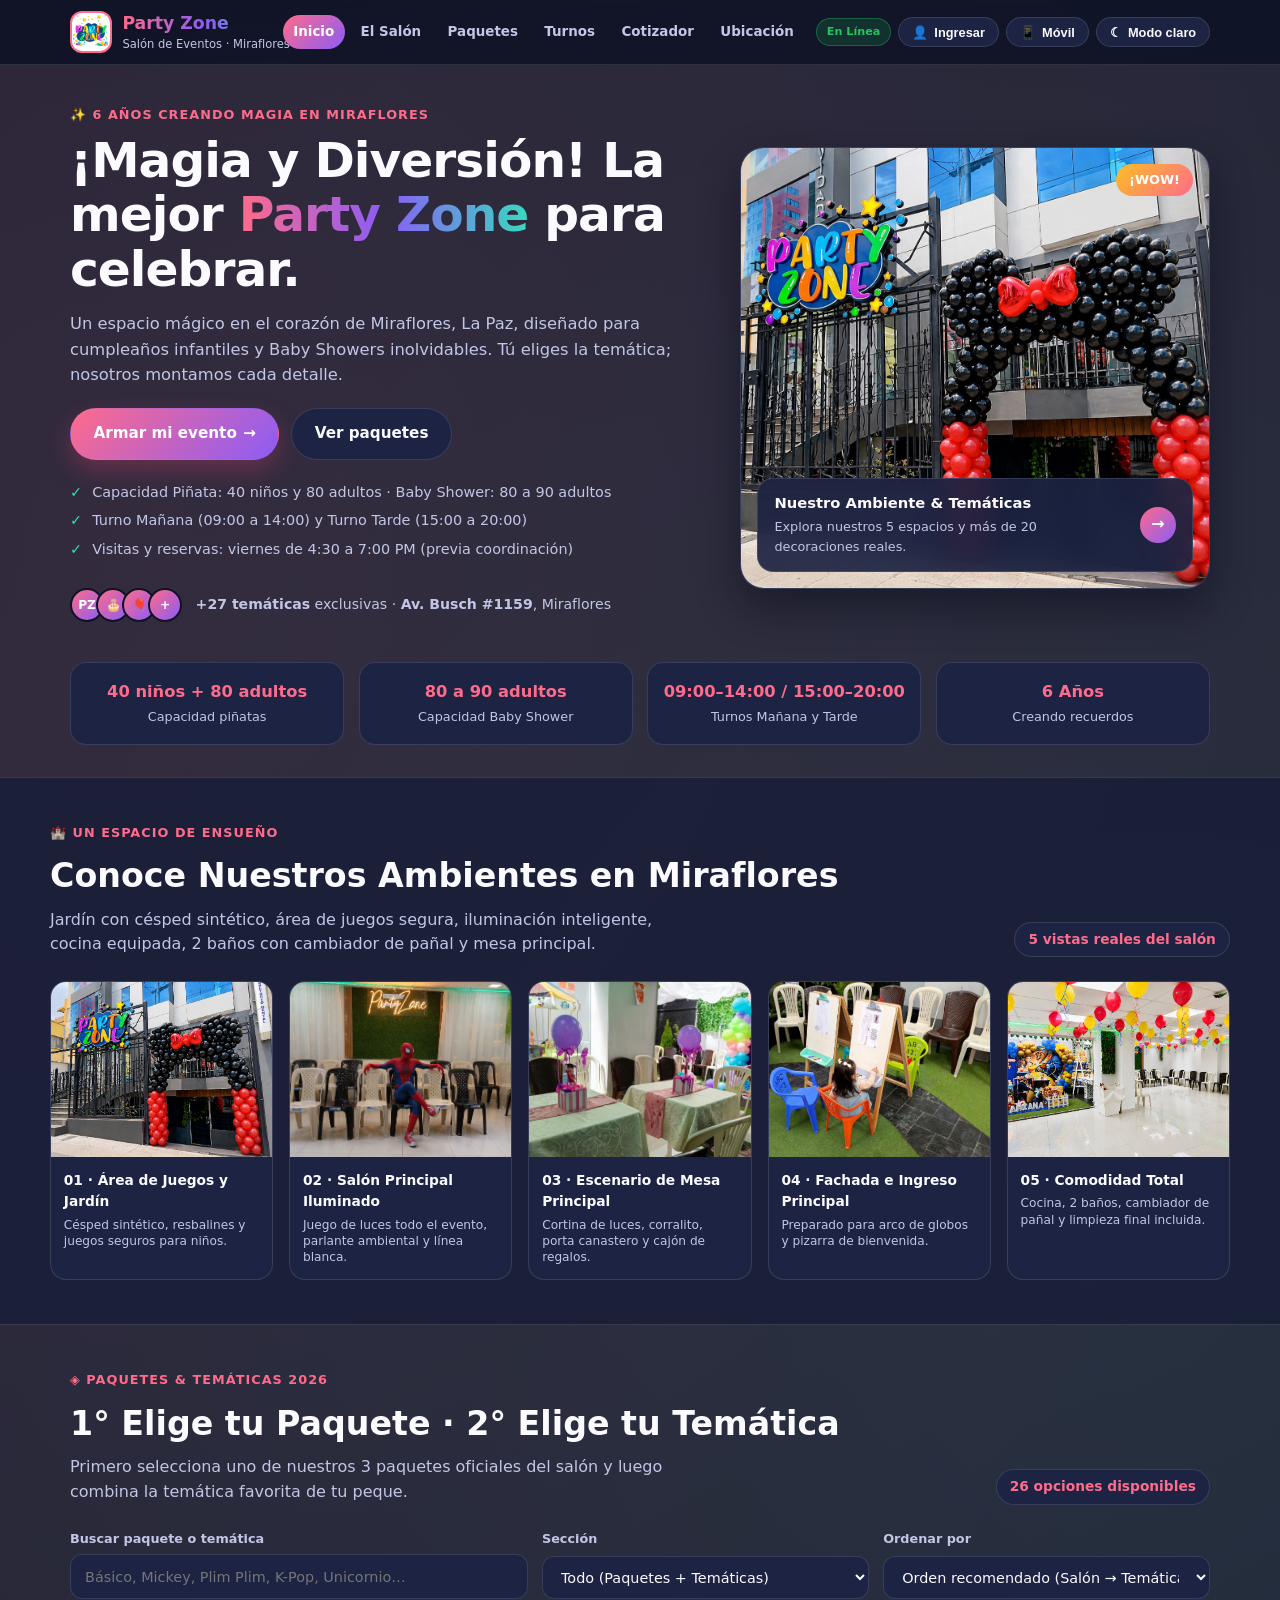
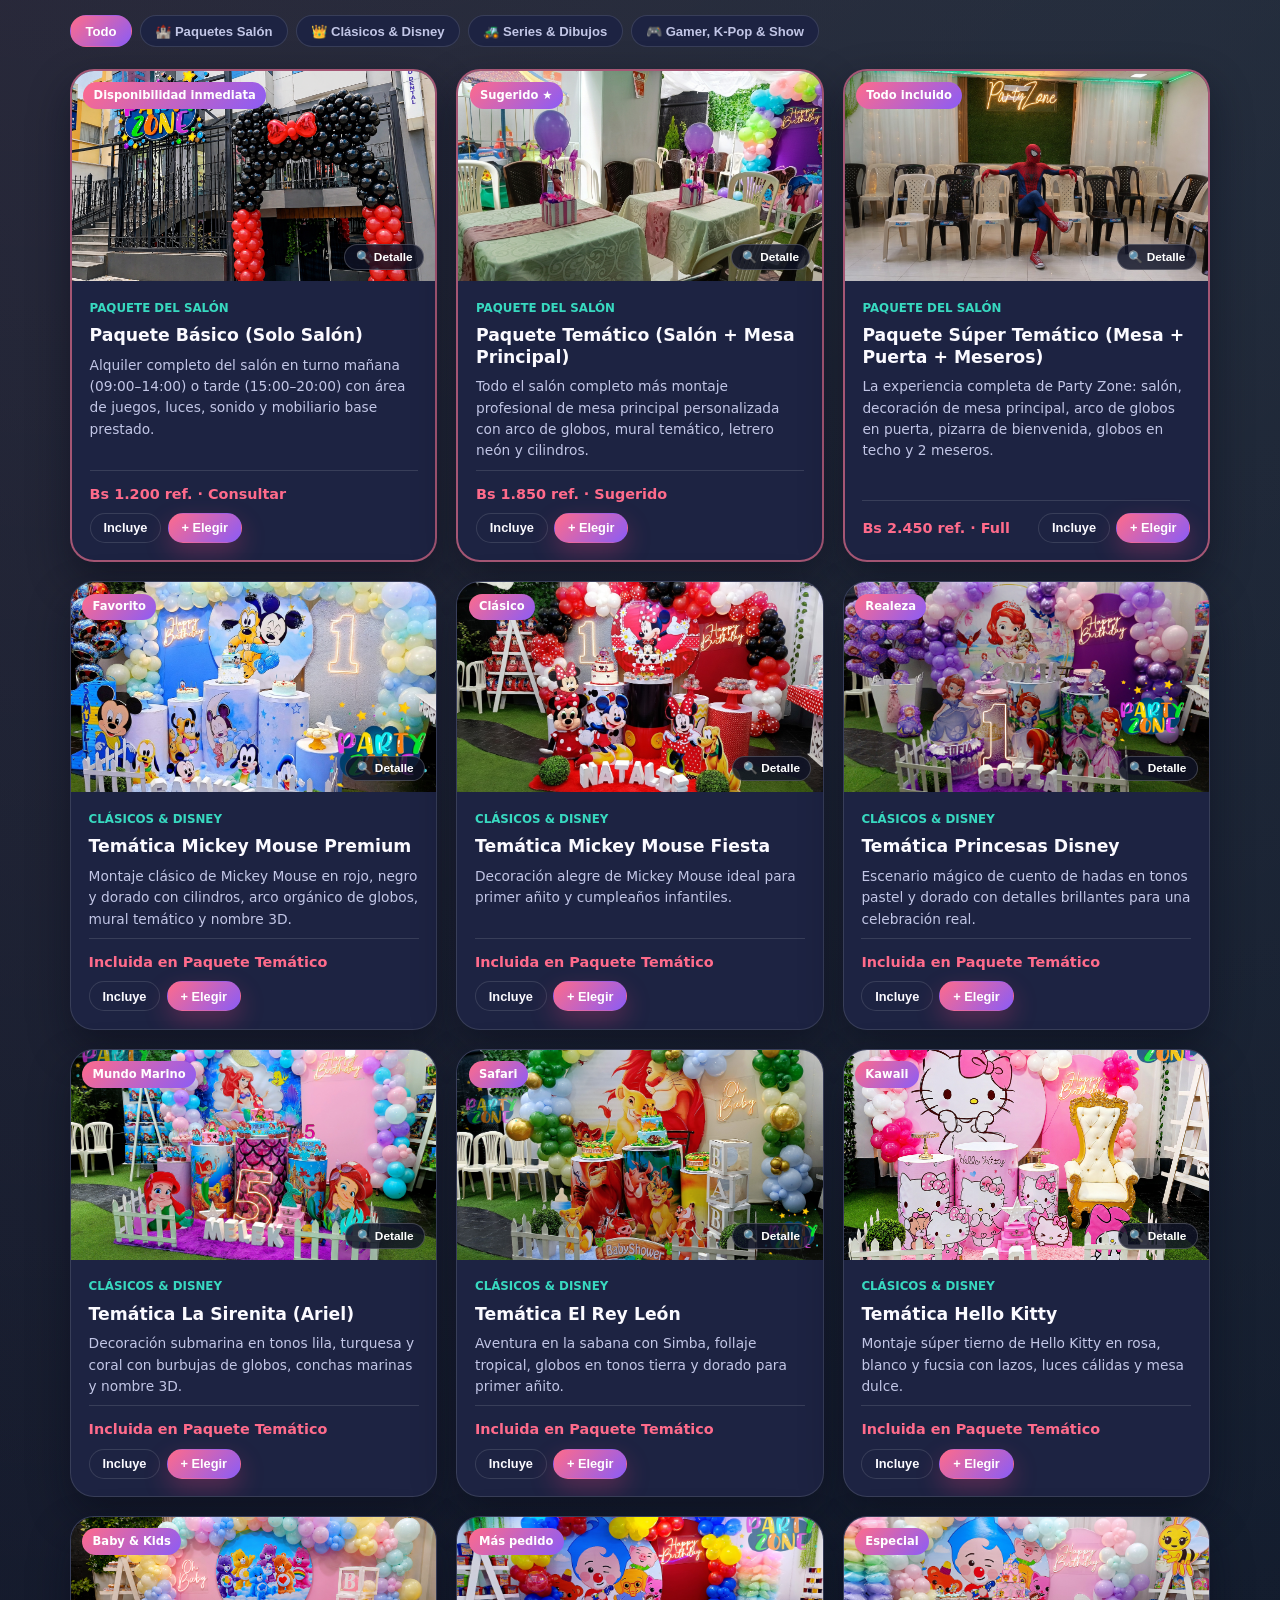
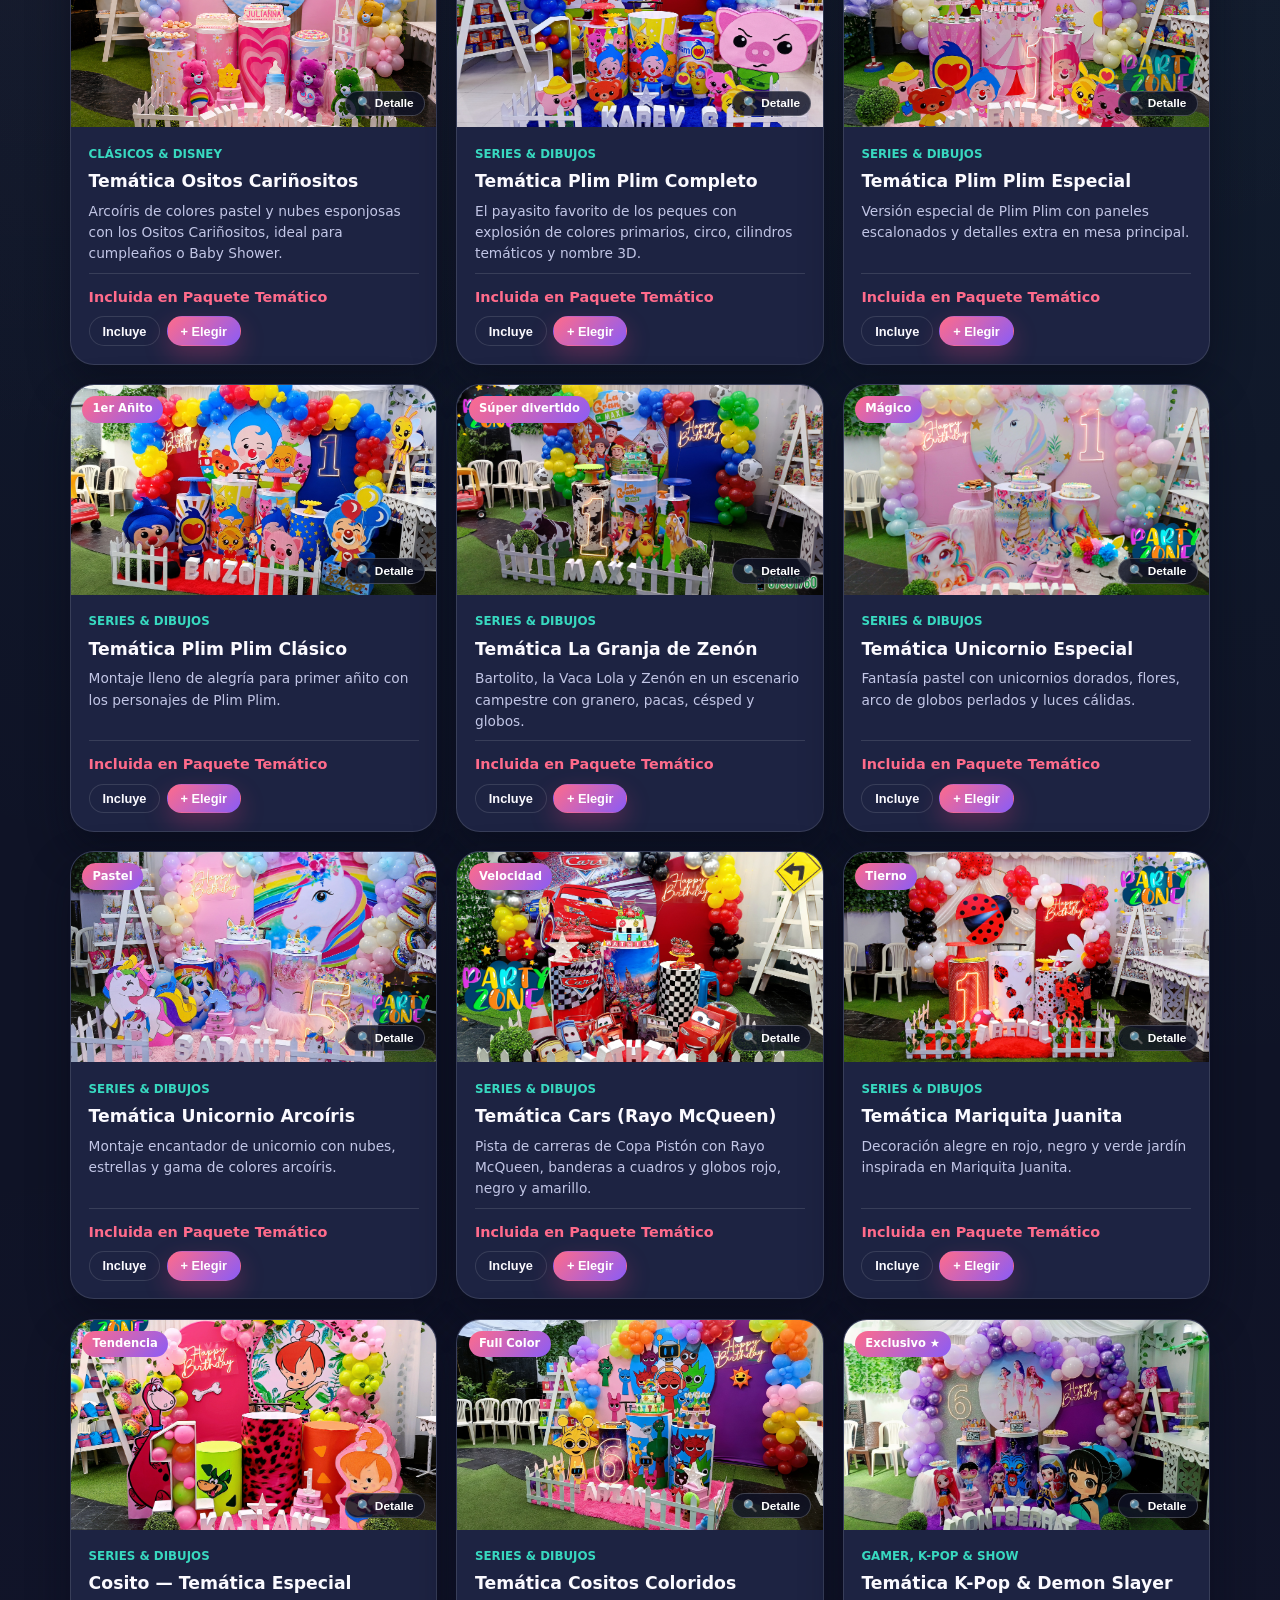
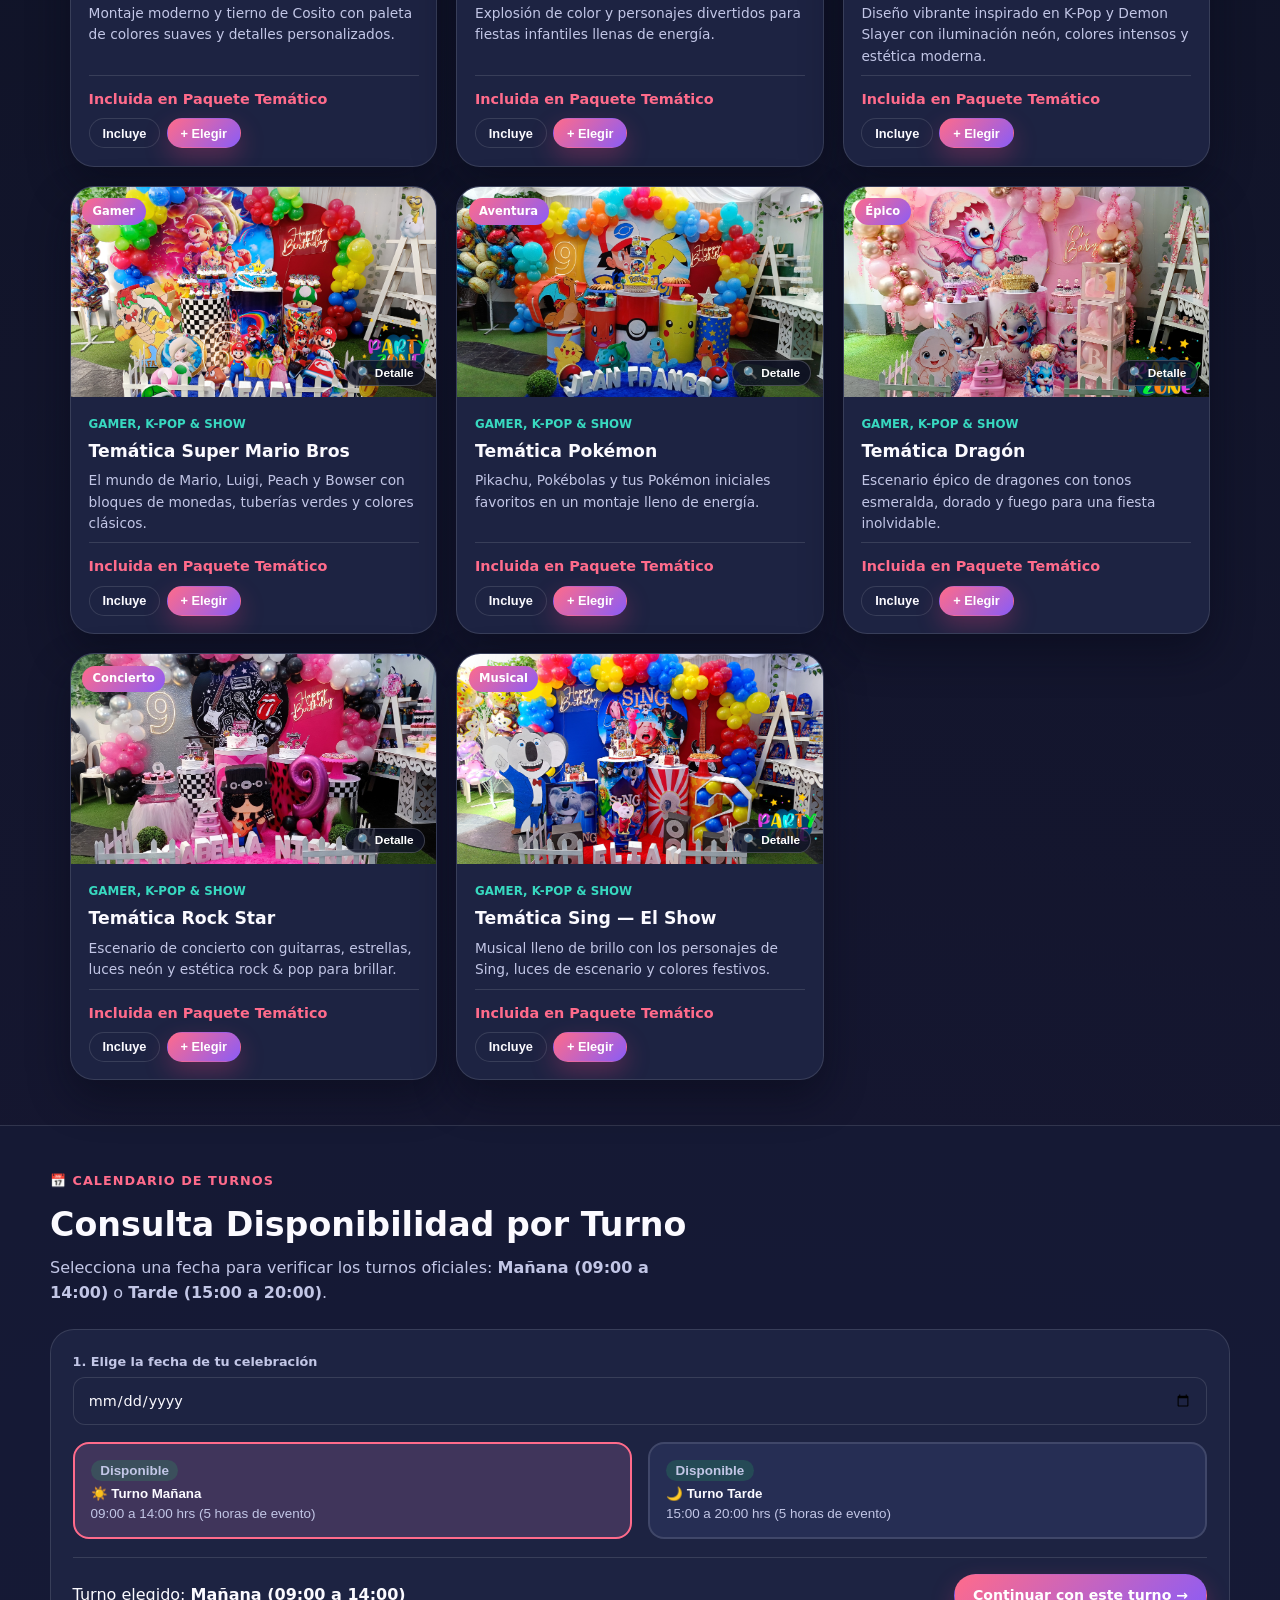
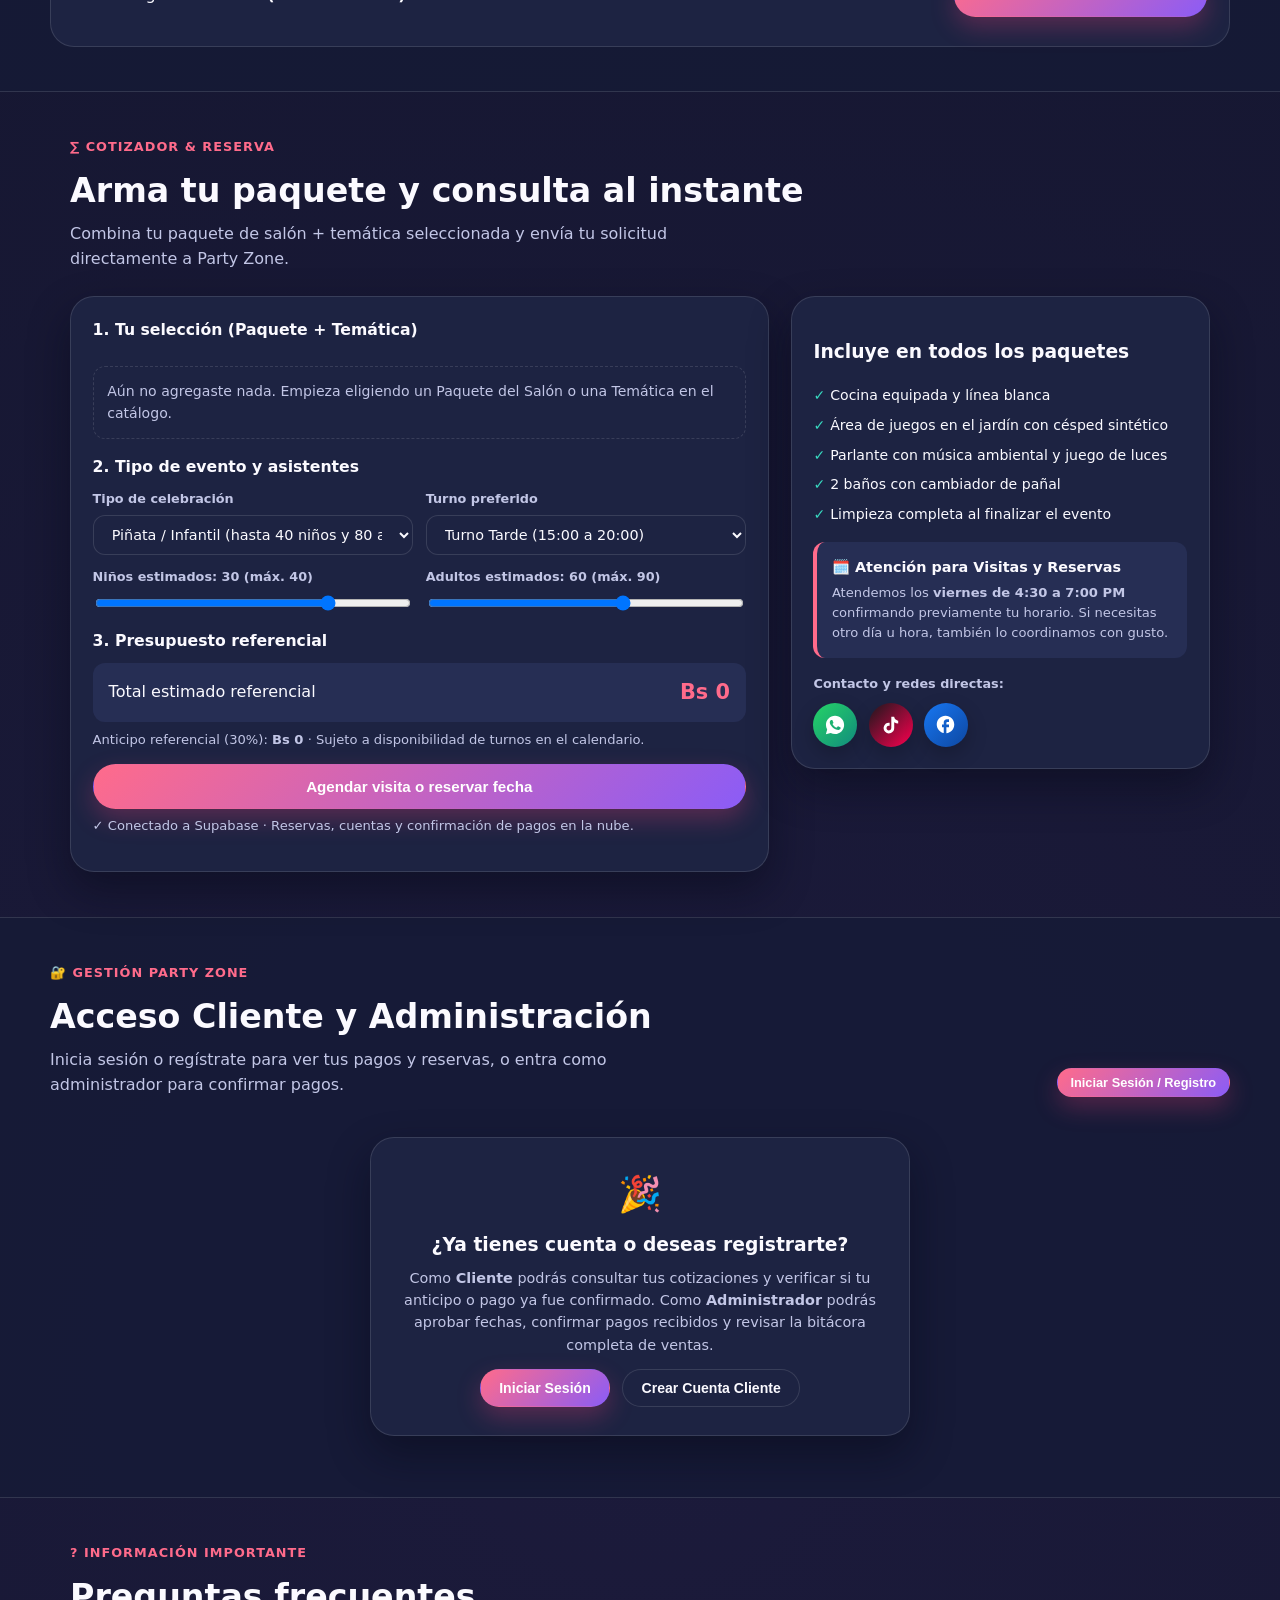
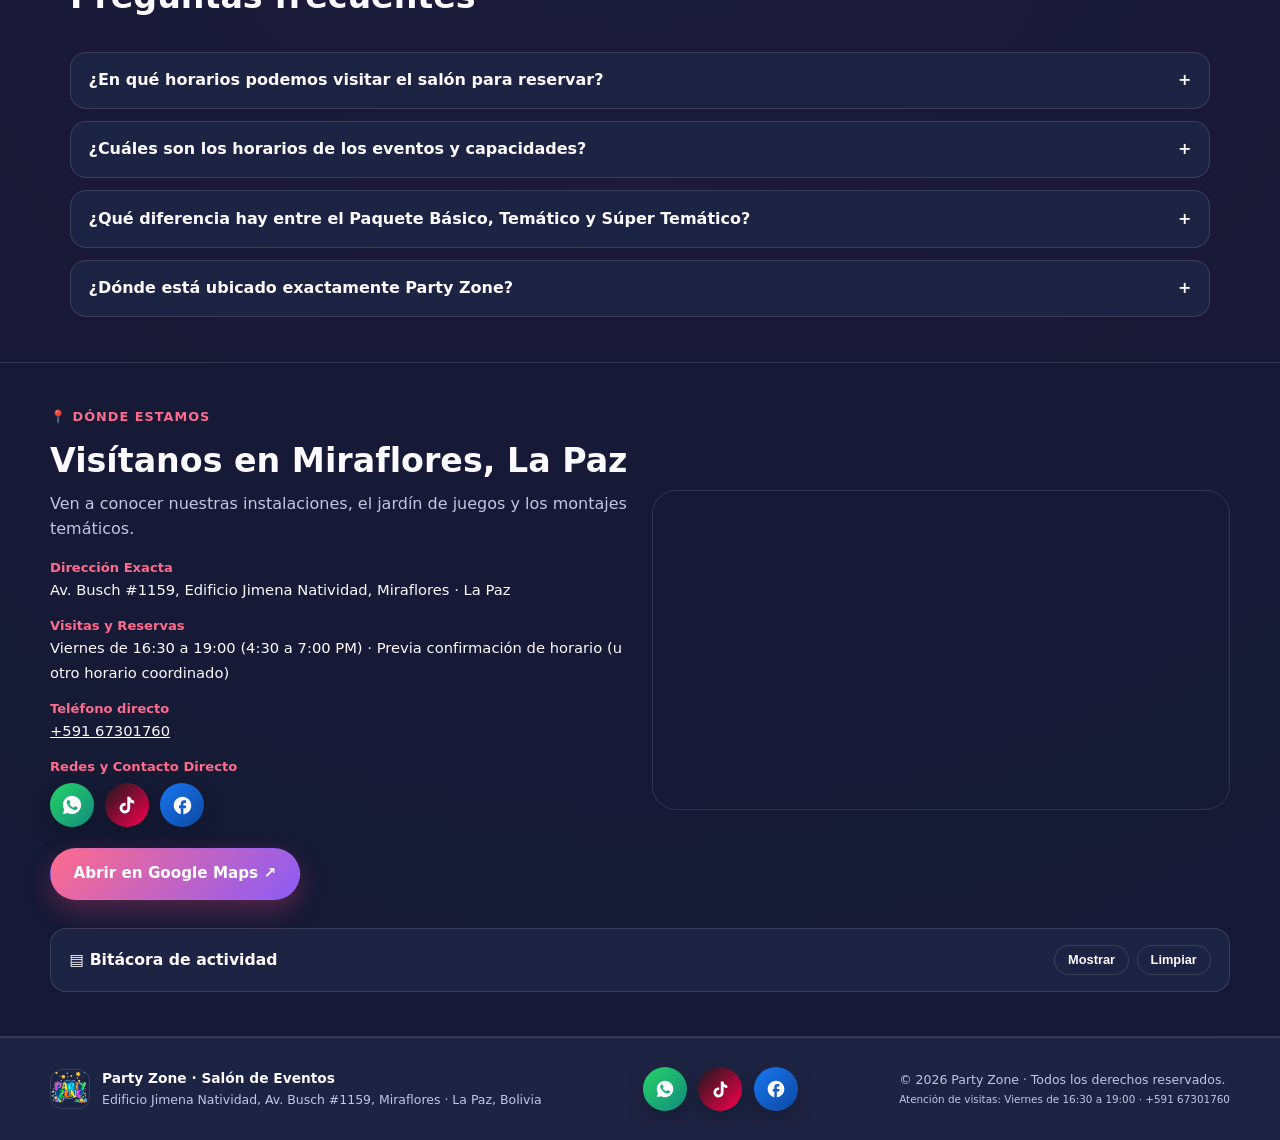
==== index.html @ 7c980738 "Subiendo proyecto Party Zone" ====
<!DOCTYPE html>
<html lang="es" data-tema="oscuro">
<head>
  <meta charset="UTF-8">
  <meta name="viewport" content="width=device-width, initial-scale=1.0, viewport-fit=cover">
  <title>Party Zone | Salón de Fiestas Infantiles y Baby Shower en La Paz</title>
  <meta name="description" content="Salón de eventos infantiles y Baby Shower en Miraflores, La Paz (Av. Busch #1159). Paquetes Básico, Temático y Súper Temático con decoración, luces y juegos.">
  <meta name="theme-color" content="#ff6b8b">
  <meta property="og:title" content="Party Zone · Salón de Eventos en Miraflores, La Paz">
  <meta property="og:description" content="¡Magia y diversión! Conoce nuestros ambientes, paquetes y más de 20 temáticas exclusivas en La Paz.">
  <meta property="og:image" content="img/nuestro ambiente 1.png">
  <meta property="og:type" content="website">
  <link rel="icon" href="img/logo.png" type="image/png">
  <link rel="apple-touch-icon" href="img/logo.png">
  <link rel="manifest" href="manifest.json">
  <link rel="stylesheet" href="styles.css">
</head>
<body class="pz-site" data-tema="oscuro">
  <a class="pz-skip" href="#contenido">Saltar al contenido</a>

  <header class="pz-header" id="inicio">
    <div class="pz-header__inner">
      <a class="pz-brand" href="#inicio-vista" data-vista-target="inicio-vista" aria-label="Party Zone, inicio">
        <img class="pz-brand__logo" src="img/logo.png" alt="Logo Party Zone" width="46" height="46" data-img-base="img/logo">
        <span class="pz-brand__text">
          <strong class="pz-brand__name">Party Zone</strong>
          <small class="pz-brand__tag">Salón de Eventos · Miraflores</small>
        </span>
      </a>

      <nav class="pz-nav" id="navPrincipal" aria-label="Navegación principal">
        <a class="pz-nav__link active" href="#inicio-vista" data-vista-target="inicio-vista">Inicio</a>
        <a class="pz-nav__link" href="#ambientes" data-vista-target="ambientes">El Salón</a>
        <a class="pz-nav__link" href="#catalogo" data-vista-target="catalogo">Paquetes</a>
        <a class="pz-nav__link" href="#disponibilidad" data-vista-target="disponibilidad">Turnos</a>
        <a class="pz-nav__link" href="#cotizador" data-vista-target="cotizador">Cotizador</a>
        <a class="pz-nav__link" href="#panel-cuenta" data-vista-target="panel-cuenta" id="navLinkPanel" hidden>Panel</a>
        <a class="pz-nav__link" href="#contacto" data-vista-target="contacto">Ubicación</a>
      </nav>

      <div class="pz-nav-actions">
        <span id="estadoRed" class="pz-net-pill" aria-live="polite">En Línea</span>
        <button class="pz-btn pz-btn--ghost pz-btn--small" id="btnCuentaHeader" type="button" aria-label="Iniciar sesión o ver mi cuenta">
          <span aria-hidden="true">👤</span>
          <span id="textoCuentaHeader">Ingresar</span>
        </button>
        <button class="pz-btn pz-btn--ghost pz-btn--small pz-view-toggle" id="btnVistaMovil" type="button" aria-pressed="false" title="Alternar vista Móvil / Laptop">
          <span class="view-icon" aria-hidden="true">📱</span>
          <span class="view-label">Móvil</span>
        </button>
        <button class="pz-btn pz-btn--ghost pz-btn--small pz-btn--theme" id="btnTema" type="button" aria-label="Cambiar a modo claro" aria-pressed="true">
          <span class="pz-btn__icon" aria-hidden="true">☾</span>
          <span class="pz-btn__text">Modo claro</span>
        </button>
        <button class="pz-btn pz-btn--primary pz-btn--small pz-btn--install" id="btnInstalarPWA" type="button" hidden>
          <span aria-hidden="true">↓</span> Instalar
        </button>
        <button class="pz-menu-btn" id="btnMenu" type="button" aria-label="Abrir menú" aria-expanded="false" aria-controls="navMobileDrop">
          <span class="pz-menu-btn__line"></span>
          <span class="pz-menu-btn__line"></span>
          <span class="pz-menu-btn__line"></span>
        </button>
      </div>
    </div>

    <nav class="pz-mobile-drop" id="navMobileDrop" aria-label="Menú desplegable móvil" hidden>
      <a href="#inicio-vista" data-vista-target="inicio-vista">🏰 Inicio</a>
      <a href="#ambientes" data-vista-target="ambientes">✨ El Salón y Ambientes</a>
      <a href="#catalogo" data-vista-target="catalogo">🎈 Paquetes y Temáticas</a>
      <a href="#disponibilidad" data-vista-target="disponibilidad">📅 Turnos Disponibles</a>
      <a href="#cotizador" data-vista-target="cotizador">🧾 Cotizador</a>
      <a href="#panel-cuenta" data-vista-target="panel-cuenta" id="mobileLinkPanel">👤 Mi Cuenta / Panel Admin</a>
      <a href="#preguntas" data-vista-target="preguntas">❓ Preguntas Frecuentes</a>
      <a href="#contacto" data-vista-target="contacto">📍 Ubicación y Contacto</a>
    </nav>
  </header>

  <div class="pz-app-shell" id="appRoot">
    <!-- DOCK INFERIOR (VERTICAL) / LATERAL (HORIZONTAL) EN VISTA CELULAR -->
    <nav class="pz-dock" aria-label="Navegación rápida móvil">
      <a class="pz-dock__link is-active" href="#inicio-vista" data-vista-target="inicio-vista">
        <span aria-hidden="true">🏰</span>
        <small>Inicio</small>
      </a>
      <a class="pz-dock__link" href="#ambientes" data-vista-target="ambientes">
        <span aria-hidden="true">✨</span>
        <small>Salón</small>
      </a>
      <a class="pz-dock__link" href="#catalogo" data-vista-target="catalogo">
        <span aria-hidden="true">🎈</span>
        <small>Paquetes</small>
      </a>
      <a class="pz-dock__link" href="#cotizador" data-vista-target="cotizador">
        <span aria-hidden="true">🧾</span>
        <small>Cotizar</small>
      </a>
      <a class="pz-dock__link" href="#panel-cuenta" data-vista-target="panel-cuenta">
        <span aria-hidden="true">👤</span>
        <small>Cuenta</small>
      </a>
    </nav>

    <main class="pz-main" id="contenido" data-hidratado="false">
      <!-- VISTA 1: INICIO / HERO -->
      <section class="pz-hero vista-seccion is-vista-activa" id="inicio-vista" data-seccion="inicio-vista" aria-labelledby="tituloHero">
        <div class="pz-hero__inner">
          <div class="pz-hero__copy">
            <p class="pz-eyebrow"><span aria-hidden="true">✨</span> 6 años creando magia en Miraflores</p>
            <h1 class="pz-hero__title" id="tituloHero">
              ¡Magia y Diversión! La mejor <span class="pz-hero__highlight">Party Zone</span> para celebrar.
            </h1>
            <p class="pz-hero__lead">
              Un espacio mágico en el corazón de Miraflores, La Paz, diseñado para cumpleaños infantiles y Baby Showers inolvidables. Tú eliges la temática; nosotros montamos cada detalle.
            </p>
            <div class="pz-hero__actions">
              <a class="pz-btn pz-btn--primary pz-btn--large" href="#cotizador" data-vista-target="cotizador">Armar mi evento <span aria-hidden="true">→</span></a>
              <a class="pz-btn pz-btn--ghost pz-btn--large" href="#catalogo" data-vista-target="catalogo">Ver paquetes</a>
            </div>
            <ul class="pz-hero__trust">
              <li><span aria-hidden="true">✓</span> Capacidad Piñata: 40 niños y 80 adultos · Baby Shower: 80 a 90 adultos</li>
              <li><span aria-hidden="true">✓</span> Turno Mañana (09:00 a 14:00) y Turno Tarde (15:00 a 20:00)</li>
              <li><span aria-hidden="true">✓</span> Visitas y reservas: viernes de 4:30 a 7:00 PM (previa coordinación)</li>
            </ul>
            <div class="pz-hero__proof">
              <div class="pz-avatars" aria-hidden="true">
                <span class="pz-avatars__item">PZ</span>
                <span class="pz-avatars__item">🎂</span>
                <span class="pz-avatars__item">🎈</span>
                <span class="pz-avatars__item">+</span>
              </div>
              <p><strong>+27 temáticas</strong> exclusivas · <strong>Av. Busch #1159</strong>, Miraflores</p>
            </div>
          </div>

          <div class="pz-hero__media">
            <span class="pz-badge pz-badge--wow" aria-hidden="true">¡WOW!</span>
            <img class="pz-hero__img" src="img/nuestro ambiente 1.png" data-img-base="img/nuestro ambiente 1" alt="Salón Party Zone decorado en Miraflores, La Paz" width="900" height="1100" fetchpriority="high">
            <div class="pz-hero__card">
              <div>
                <p class="pz-hero__card-title">Nuestro Ambiente &amp; Temáticas</p>
                <p class="pz-hero__card-text">Explora nuestros 5 espacios y más de 20 decoraciones reales.</p>
              </div>
              <a class="pz-hero__card-link" href="#ambientes" data-vista-target="ambientes" aria-label="Explorar ambientes del salón">→</a>
            </div>
          </div>
        </div>

        <div class="pz-strip" aria-label="Especificaciones del salón">
          <div class="pz-strip__item"><strong>40 niños + 80 adultos</strong><span>Capacidad piñatas</span></div>
          <div class="pz-strip__item"><strong>80 a 90 adultos</strong><span>Capacidad Baby Shower</span></div>
          <div class="pz-strip__item"><strong>09:00–14:00 / 15:00–20:00</strong><span>Turnos Mañana y Tarde</span></div>
          <div class="pz-strip__item"><strong>6 Años</strong><span>Creando recuerdos</span></div>
        </div>
      </section>

      <!-- VISTA 2: NUESTROS AMBIENTES -->
      <section class="pz-section pz-section--alt vista-seccion" id="ambientes" data-seccion="ambientes" aria-labelledby="tituloAmbientes">
        <div class="pz-section__head">
          <div>
            <p class="pz-eyebrow"><span aria-hidden="true">🏰</span> Un espacio de ensueño</p>
            <h2 class="pz-section__title" id="tituloAmbientes">Conoce Nuestros Ambientes en Miraflores</h2>
            <p class="pz-section__lead">Jardín con césped sintético, área de juegos segura, iluminación inteligente, cocina equipada, 2 baños con cambiador de pañal y mesa principal.</p>
          </div>
          <span class="pz-section__count">5 vistas reales del salón</span>
        </div>

        <div class="pz-ambientes-grid" id="gridAmbientes">
          <article class="pz-ambiente-card" data-zoom-src="img/nuestro ambiente 1" data-zoom-titulo="Área de Juegos y Jardín Sintético">
            <img src="img/nuestro ambiente 1.png" data-img-base="img/nuestro ambiente 1" alt="Área de juegos en jardín con césped sintético" loading="lazy">
            <div class="pz-ambiente-card__cap">
              <strong>01 · Área de Juegos y Jardín</strong>
              <span>Césped sintético, resbalines y juegos seguros para niños.</span>
            </div>
          </article>
          <article class="pz-ambiente-card" data-zoom-src="img/nuestro ambiente 2" data-zoom-titulo="Salón Principal con Luces y Mesas">
            <img src="img/nuestro ambiente 2.jpg" data-img-base="img/nuestro ambiente 2" alt="Salón principal iluminado con mesas y sillas vestidas" loading="lazy">
            <div class="pz-ambiente-card__cap">
              <strong>02 · Salón Principal Iluminado</strong>
              <span>Juego de luces todo el evento, parlante ambiental y línea blanca.</span>
            </div>
          </article>
          <article class="pz-ambiente-card" data-zoom-src="img/nuestro ambiente 3" data-zoom-titulo="Mesa Principal y Fondo Neón">
            <img src="img/nuestro ambiente 3.png" data-img-base="img/nuestro ambiente 3" alt="Mesa principal con letrero neón Party Zone y cortina de luces" loading="lazy">
            <div class="pz-ambiente-card__cap">
              <strong>03 · Escenario de Mesa Principal</strong>
              <span>Cortina de luces, corralito, porta canastero y cajón de regalos.</span>
            </div>
          </article>
          <article class="pz-ambiente-card" data-zoom-src="img/nuestro ambiente 4" data-zoom-titulo="Ingreso y Fachada Edificio Jimena Natividad">
            <img src="img/nuestro ambiente 4.jpg" data-img-base="img/nuestro ambiente 4" alt="Entrada decorada de Party Zone en Av. Busch 1159" loading="lazy">
            <div class="pz-ambiente-card__cap">
              <strong>04 · Fachada e Ingreso Principal</strong>
              <span>Preparado para arco de globos y pizarra de bienvenida.</span>
            </div>
          </article>
          <article class="pz-ambiente-card" data-zoom-src="img/nuestro ambiente 5" data-zoom-titulo="Zona Infantil y Comodidad Familiar">
            <img src="img/nuestro ambiente 5.png" data-img-base="img/nuestro ambiente 5" alt="Espacio acondicionado para niños y adultos" loading="lazy">
            <div class="pz-ambiente-card__cap">
              <strong>05 · Comodidad Total</strong>
              <span>Cocina, 2 baños, cambiador de pañal y limpieza final incluida.</span>
            </div>
          </article>
        </div>
      </section>

      <!-- VISTA 3: CATÁLOGO UNIFICADO -->
      <section class="pz-section vista-seccion" id="catalogo" data-seccion="catalogo" aria-labelledby="tituloCatalogo">
        <div class="pz-section__head">
          <div>
            <p class="pz-eyebrow"><span aria-hidden="true">◈</span> Paquetes &amp; Temáticas 2026</p>
            <h2 class="pz-section__title" id="tituloCatalogo">1° Elige tu Paquete · 2° Elige tu Temática</h2>
            <p class="pz-section__lead">Primero selecciona uno de nuestros 3 paquetes oficiales del salón y luego combina la temática favorita de tu peque.</p>
          </div>
          <p class="pz-section__count" id="contadorResultados" aria-live="polite">Cargando catálogo…</p>
        </div>

        <div class="pz-toolbar" role="search">
          <label class="pz-field pz-field--search">
            <span class="pz-field__label">Buscar paquete o temática</span>
            <input class="pz-input" id="buscadorCatalogo" type="search" placeholder="Básico, Mickey, Plim Plim, K-Pop, Unicornio…" autocomplete="off" maxlength="40">
          </label>
          <label class="pz-field">
            <span class="pz-field__label">Sección</span>
            <select class="pz-input" id="filtroCategoria">
              <option value="todas">Todo (Paquetes + Temáticas)</option>
              <option value="paquetes">1. Paquetes del Salón (3)</option>
              <option value="infantil">2. Clásicos &amp; Disney</option>
              <option value="series">3. Series &amp; Dibujos</option>
              <option value="gamer">4. Gamer, K-Pop &amp; Show</option>
            </select>
          </label>
          <label class="pz-field">
            <span class="pz-field__label">Ordenar por</span>
            <select class="pz-input" id="ordenCatalogo">
              <option value="relevancia">Orden recomendado (Salón → Temáticas)</option>
              <option value="precio-asc">Menor precio referencial</option>
              <option value="precio-desc">Mayor precio referencial</option>
              <option value="nombre">Nombre A-Z</option>
            </select>
          </label>
        </div>

        <div class="pz-chips" id="chipsCategoria" role="tablist" aria-label="Filtrar por categoría">
          <button class="pz-chip pz-chip--active" type="button" role="tab" aria-selected="true" data-categoria="todas">Todo</button>
          <button class="pz-chip" type="button" role="tab" aria-selected="false" data-categoria="paquetes">🏰 Paquetes Salón</button>
          <button class="pz-chip" type="button" role="tab" aria-selected="false" data-categoria="infantil">👑 Clásicos &amp; Disney</button>
          <button class="pz-chip" type="button" role="tab" aria-selected="false" data-categoria="series">🚜 Series &amp; Dibujos</button>
          <button class="pz-chip" type="button" role="tab" aria-selected="false" data-categoria="gamer">🎮 Gamer, K-Pop &amp; Show</button>
        </div>

        <div class="pz-grid" id="gridCatalogo" aria-live="polite"></div>

        <div class="pz-empty" id="estadoVacio" hidden>
          <p class="pz-empty__icon" aria-hidden="true">🎈</p>
          <h3 class="pz-empty__title">No encontramos esa temática o paquete</h3>
          <p class="pz-empty__text">Prueba con otra palabra o muestra todo el catálogo.</p>
          <button class="pz-btn pz-btn--primary" type="button" id="btnLimpiarFiltros">Ver todo el catálogo</button>
        </div>
      </section>

      <!-- VISTA 4: DISPONIBILIDAD DE TURNOS -->
      <section class="pz-section pz-section--alt vista-seccion" id="disponibilidad" data-seccion="disponibilidad" aria-labelledby="tituloDisponibilidad">
        <div class="pz-section__head">
          <div>
            <p class="pz-eyebrow"><span aria-hidden="true">📅</span> Calendario de Turnos</p>
            <h2 class="pz-section__title" id="tituloDisponibilidad">Consulta Disponibilidad por Turno</h2>
            <p class="pz-section__lead">Selecciona una fecha para verificar los turnos oficiales: <strong>Mañana (09:00 a 14:00)</strong> o <strong>Tarde (15:00 a 20:00)</strong>.</p>
          </div>
        </div>

        <div class="pz-turnos-box">
          <div class="pz-field">
            <span class="pz-field__label">1. Elige la fecha de tu celebración</span>
            <input class="pz-input" id="fechaConsultaTurno" type="date">
          </div>

          <div class="pz-turnos-cards">
            <button type="button" class="pz-turno-card is-selected" data-turno="Mañana (09:00 a 14:00)">
              <span class="pz-turno-card__badge pz-turno-card__badge--ok">Disponible</span>
              <strong>☀️ Turno Mañana</strong>
              <span>09:00 a 14:00 hrs (5 horas de evento)</span>
            </button>

            <button type="button" class="pz-turno-card" data-turno="Tarde (15:00 a 20:00)">
              <span class="pz-turno-card__badge pz-turno-card__badge--ok">Disponible</span>
              <strong>🌙 Turno Tarde</strong>
              <span>15:00 a 20:00 hrs (5 horas de evento)</span>
            </button>
          </div>

          <div class="pz-turnos-action">
            <p id="resumenTurnoSeleccionado">Turno elegido: <strong>Mañana (09:00 a 14:00)</strong></p>
            <a class="pz-btn pz-btn--primary" href="#cotizador" data-vista-target="cotizador">Continuar con este turno →</a>
          </div>
        </div>
      </section>

      <!-- VISTA 5: COTIZADOR -->
      <section class="pz-section vista-seccion" id="cotizador" data-seccion="cotizador" aria-labelledby="tituloCotizador">
        <div class="pz-section__head">
          <div>
            <p class="pz-eyebrow"><span aria-hidden="true">∑</span> Cotizador &amp; Reserva</p>
            <h2 class="pz-section__title" id="tituloCotizador">Arma tu paquete y consulta al instante</h2>
            <p class="pz-section__lead">Combina tu paquete de salón + temática seleccionada y envía tu solicitud directamente a Party Zone.</p>
          </div>
        </div>

        <div class="pz-quote">
          <div class="pz-quote__panel">
            <h3 class="pz-quote__subtitle">1. Tu selección (Paquete + Temática)</h3>
            <ul class="pz-quote__list" id="listaCotizacion" aria-live="polite"></ul>
            <p class="pz-quote__empty" id="cotizadorVacio">Aún no agregaste nada. Empieza eligiendo un Paquete del Salón o una Temática en el catálogo.</p>

            <h3 class="pz-quote__subtitle">2. Tipo de evento y asistentes</h3>
            <div class="pz-quote__row">
              <label class="pz-field">
                <span class="pz-field__label">Tipo de celebración</span>
                <select class="pz-input" id="tipoEventoSelect">
                  <option value="Piñata / Cumpleaños Infantil (hasta 40 niños y 80 adultos)">Piñata / Infantil (hasta 40 niños y 80 adultos)</option>
                  <option value="Baby Shower (80 a 90 adultos)">Baby Shower (80 a 90 adultos)</option>
                </select>
              </label>
              <label class="pz-field">
                <span class="pz-field__label">Turno preferido</span>
                <select class="pz-input" id="turnoEventoSelect">
                  <option value="Mañana (09:00 a 14:00)">Turno Mañana (09:00 a 14:00)</option>
                  <option value="Tarde (15:00 a 20:00)" selected>Turno Tarde (15:00 a 20:00)</option>
                </select>
              </label>
            </div>

            <div class="pz-quote__row" style="margin-top:0.75rem;">
              <label class="pz-field">
                <span class="pz-field__label">Niños estimados: <output id="resumenNinos" for="ninosEvento">30</output> (máx. 40)</span>
                <input class="pz-range" id="ninosEvento" type="range" min="0" max="40" step="5" value="30">
              </label>
              <label class="pz-field">
                <span class="pz-field__label">Adultos estimados: <output id="resumenAdultos" for="adultosEvento">60</output> (máx. 90)</span>
                <input class="pz-range" id="adultosEvento" type="range" min="10" max="90" step="5" value="60">
              </label>
            </div>

            <h3 class="pz-quote__subtitle">3. Presupuesto referencial</h3>
            <div class="pz-quote__total">
              <span class="pz-quote__total-label">Total estimado referencial</span>
              <strong class="pz-quote__total-value" id="totalCotizacion">Bs 0</strong>
            </div>
            <p class="pz-quote__fine">Anticipo referencial (30%): <strong id="anticipoCotizacion">Bs 0</strong> · Sujeto a disponibilidad de turnos en el calendario.</p>
            <button class="pz-btn pz-btn--primary pz-btn--large pz-btn--block" type="button" id="btnReservar">Agendar visita o reservar fecha</button>
            <p class="pz-quote__status" id="estadoConexion" aria-live="polite">Conectando con Supabase…</p>
          </div>

          <aside class="pz-quote__aside">
            <h3 class="pz-quote__aside-title">Incluye en todos los paquetes</h3>
            <ul class="pz-check">
              <li>Cocina equipada y línea blanca</li>
              <li>Área de juegos en el jardín con césped sintético</li>
              <li>Parlante con música ambiental y juego de luces</li>
              <li>2 baños con cambiador de pañal</li>
              <li>Limpieza completa al finalizar el evento</li>
            </ul>
            <div class="pz-guarantee">
              <p class="pz-guarantee__title">🗓️ Atención para Visitas y Reservas</p>
              <p class="pz-guarantee__text">Atendemos los <strong>viernes de 4:30 a 7:00 PM</strong> confirmando previamente tu horario. Si necesitas otro día u hora, también lo coordinamos con gusto.</p>
            </div>
            <div class="pz-social-aside">
              <span class="pz-social-aside__label">Contacto y redes directas:</span>
              <div class="pz-social-icons">
                <a class="pz-social-btn pz-social-btn--wa" href="https://wa.me/59167301760?text=Hola%20Party%20Zone%2C%20quisiera%20coordinar%20una%20visita%20al%20sal%C3%B3n" target="_blank" rel="noopener noreferrer" aria-label="Contactar por WhatsApp (+591 67301760)" title="WhatsApp +591 67301760">
                  <svg viewBox="0 0 24 24" width="22" height="22" fill="currentColor" aria-hidden="true"><path d="M12.04 2C6.58 2 2.13 6.45 2.13 11.91c0 1.75.46 3.45 1.32 4.95L2.05 22l5.25-1.38c1.45.79 3.08 1.21 4.74 1.21 5.46 0 9.91-4.45 9.91-9.91C21.95 6.45 17.5 2 12.04 2zm5.82 14.01c-.24.68-1.41 1.3-1.95 1.38-.5.08-1.13.11-1.82-.11-.42-.13-.96-.31-1.65-.61-2.9-1.25-4.79-4.17-4.94-4.36-.14-.19-1.18-1.57-1.18-3s.75-2.13 1.01-2.42c.27-.29.58-.36.78-.36.19 0 .39 0 .56.01.18.01.42-.07.66.5.24.58.83 2.02.9 2.17.07.14.12.31.02.5-.1.19-.15.31-.29.48-.15.17-.31.38-.44.51-.15.15-.3.31-.13.6.17.29.76 1.25 1.63 2.03 1.12 1 2.07 1.31 2.36 1.46.29.14.46.12.63-.07.17-.19.73-.85.92-1.14.2-.29.39-.24.66-.14.27.1 1.7.8 1.99.95.29.14.49.22.56.34.07.12.07.7-.17 1.38z"/></svg>
                </a>
                <a class="pz-social-btn pz-social-btn--tt" href="https://www.tiktok.com/@partyzonelapaz?_r=1&_t=ZS-96i6bEs4UvC" target="_blank" rel="noopener noreferrer" aria-label="TikTok oficial Party Zone" title="TikTok @partyzonelapaz">
                  <svg viewBox="0 0 24 24" width="20" height="20" fill="currentColor" aria-hidden="true"><path d="M19.59 6.69a4.83 4.83 0 0 1-3.77-4.25V2h-3.45v13.67a2.89 2.89 0 0 1-5.2 1.74 2.89 2.89 0 0 1 2.31-4.64 2.93 2.93 0 0 1 .88.13V9.4a6.84 6.84 0 0 0-1-.05A6.33 6.33 0 0 0 5 20.1a6.34 6.34 0 0 0 10.86-4.43v-7a8.16 8.16 0 0 0 4.77 1.52v-3.4a4.85 4.85 0 0 1-1-.1z"/></svg>
                </a>
                <a class="pz-social-btn pz-social-btn--fb" href="https://www.facebook.com/share/192schkX8z/" target="_blank" rel="noopener noreferrer" aria-label="Facebook oficial Party Zone" title="Facebook Party Zone">
                  <svg viewBox="0 0 24 24" width="21" height="21" fill="currentColor" aria-hidden="true"><path d="M22 12c0-5.52-4.48-10-10-10S2 6.48 2 12c0 4.84 3.44 8.87 8 9.8V15H8v-3h2V9.5C10 7.57 11.57 6 13.5 6H16v3h-2c-.55 0-1 .45-1 1v2h3v3h-3v6.95c5.05-.5 9-4.76 9-9.95z"/></svg>
                </a>
              </div>
            </div>
          </aside>
        </div>
      </section>

      <!-- VISTA 6: PANEL DE ADMINISTRACIÓN / MIS RESERVAS (CLIENTE) -->
      <section class="pz-section pz-section--alt vista-seccion" id="panel-cuenta" data-seccion="panel-cuenta" aria-labelledby="tituloPanelCuenta">
        <div class="pz-section__head">
          <div>
            <p class="pz-eyebrow" id="eyebrowPanel"><span aria-hidden="true">🔐</span> Gestión Party Zone</p>
            <h2 class="pz-section__title" id="tituloPanelCuenta">Acceso Cliente y Administración</h2>
            <p class="pz-section__lead" id="leadPanelCuenta">Inicia sesión o regístrate para ver el estado de tus pagos y reservas, o ingresa como administrador para confirmar pagos y revisar la bitácora.</p>
          </div>
          <div style="display:flex;gap:0.5rem;flex-wrap:wrap;">
            <button class="pz-btn pz-btn--primary pz-btn--small" type="button" id="btnAbrirAuthPanel">Iniciar Sesión / Registro</button>
            <button class="pz-btn pz-btn--ghost pz-btn--small" type="button" id="btnRefrescarPanel" hidden>↻ Actualizar</button>
            <button class="pz-btn pz-btn--ghost pz-btn--small" type="button" id="btnCerrarSesion" hidden>Cerrar sesión</button>
          </div>
        </div>

        <!-- Estado cuando NO hay sesión iniciada -->
        <div class="pz-auth-prompt" id="panelSinSesion">
          <div class="pz-auth-prompt__card">
            <span style="font-size:2.2rem;">🎉</span>
            <h3>¿Ya tienes cuenta o deseas registrarte?</h3>
            <p>Como <strong>Cliente</strong> podrás consultar tus cotizaciones y verificar si tu anticipo o pago ya fue confirmado. Como <strong>Administrador</strong> podrás aprobar fechas, confirmar pagos recibidos y revisar la bitácora completa de ventas.</p>
            <div style="display:flex;gap:0.75rem;justify-content:center;flex-wrap:wrap;margin-top:0.8rem;">
              <button class="pz-btn pz-btn--primary" type="button" data-abrir-auth="login">Iniciar Sesión</button>
              <button class="pz-btn pz-btn--ghost" type="button" data-abrir-auth="registro">Crear Cuenta Cliente</button>
            </div>
          </div>
        </div>

        <!-- Estado cuando SÍ hay sesión iniciada -->
        <div id="panelConSesion" hidden>
          <!-- Resumen KPIs (solo visible para Admin) -->
          <div class="pz-admin-kpis" id="adminKpis" hidden>
            <div class="pz-kpi-card">
              <span class="pz-kpi-card__label">Total Reservas</span>
              <strong class="pz-kpi-card__val" id="kpiTotalReservas">0</strong>
            </div>
            <div class="pz-kpi-card">
              <span class="pz-kpi-card__label">Pagos / Anticipos Confirmados</span>
              <strong class="pz-kpi-card__val pz-kpi-card__val--ok" id="kpiPagosConfirmados">0</strong>
            </div>
            <div class="pz-kpi-card">
              <span class="pz-kpi-card__label">Pagos Pendientes</span>
              <strong class="pz-kpi-card__val pz-kpi-card__val--warn" id="kpiPagosPendientes">0</strong>
            </div>
            <div class="pz-kpi-card">
              <span class="pz-kpi-card__label">Monto Confirmado (Bs)</span>
              <strong class="pz-kpi-card__val" id="kpiMontoConfirmado">Bs 0</strong>
            </div>
          </div>

          <!-- Filtros rápidos para Admin -->
          <div class="pz-chips" id="filtrosAdminPagos" hidden style="margin-top:1rem;">
            <button class="pz-chip pz-chip--active" type="button" data-filtro-pago="todos">Todas</button>
            <button class="pz-chip" type="button" data-filtro-pago="pendiente">⏳ Pago Pendiente</button>
            <button class="pz-chip" type="button" data-filtro-pago="anticipo_pagado">💳 Anticipo Confirmado</button>
            <button class="pz-chip" type="button" data-filtro-pago="pagado_total">✅ Pagado Total</button>
          </div>

          <div class="pz-reservas-lista" id="listaReservasPanel"></div>
        </div>
      </section>

      <!-- VISTA 7: PREGUNTAS FRECUENTES -->
      <section class="pz-section vista-seccion" id="preguntas" data-seccion="preguntas" aria-labelledby="tituloPreguntas">
        <div class="pz-section__head">
          <div>
            <p class="pz-eyebrow"><span aria-hidden="true">?</span> Información importante</p>
            <h2 class="pz-section__title" id="tituloPreguntas">Preguntas frecuentes</h2>
          </div>
        </div>
        <div class="pz-faq" id="faqPartyZone">
          <article class="pz-faq__item">
            <button class="pz-faq__question" type="button" aria-expanded="false">¿En qué horarios podemos visitar el salón para reservar?<span class="pz-faq__icon" aria-hidden="true">+</span></button>
            <div class="pz-faq__answer" hidden><p>Atendemos visitas y reservas los <strong>viernes de 4:30 a 7:00 de la noche (16:30 a 19:00)</strong>. Te agradecemos confirmarnos previamente el horario en que deseas visitarnos para esperarte con gusto. Si necesitas otro horario, también podemos coordinarlo previamente.</p></div>
          </article>
          <article class="pz-faq__item">
            <button class="pz-faq__question" type="button" aria-expanded="false">¿Cuáles son los horarios de los eventos y capacidades?<span class="pz-faq__icon" aria-hidden="true">+</span></button>
            <div class="pz-faq__answer" hidden><p>Tenemos dos turnos: <strong>Mañana de 09:00 a 14:00</strong> y <strong>Tarde de 15:00 a 20:00</strong>. La capacidad para piñatas es de <strong>40 niños y 80 adultos</strong>, y para Baby Shower de <strong>80 a 90 adultos</strong>.</p></div>
          </article>
          <article class="pz-faq__item">
            <button class="pz-faq__question" type="button" aria-expanded="false">¿Qué diferencia hay entre el Paquete Básico, Temático y Súper Temático?<span class="pz-faq__icon" aria-hidden="true">+</span></button>
            <div class="pz-faq__answer" hidden><p>El <strong>Básico</strong> incluye el salón completo, área de juegos, luces, parlante y mobiliario base prestado. El <strong>Temático</strong> suma toda la decoración de mesa principal (arco de globos, mural, neón, 3 cilindros y nombre 3D). El <strong>Súper Temático</strong> añade decoración de puerta principal, cuadro de bienvenida, globos en el techo y servicio de 2 meseros.</p></div>
          </article>
          <article class="pz-faq__item">
            <button class="pz-faq__question" type="button" aria-expanded="false">¿Dónde está ubicado exactamente Party Zone?<span class="pz-faq__icon" aria-hidden="true">+</span></button>
            <div class="pz-faq__answer" hidden><p>Estamos en <strong>Av. Busch #1159, Edificio Jimena Natividad, zona Miraflores</strong>, La Paz, Bolivia.</p></div>
          </article>
        </div>
      </section>

      <!-- VISTA 8: UBICACIÓN, REDES Y BITÁCORA -->
      <section class="pz-section pz-section--alt vista-seccion" id="contacto" data-seccion="contacto" aria-labelledby="tituloContacto">
        <div class="pz-contact">
          <div class="pz-contact__copy">
            <p class="pz-eyebrow"><span aria-hidden="true">📍</span> Dónde Estamos</p>
            <h2 class="pz-section__title" id="tituloContacto">Visítanos en Miraflores, La Paz</h2>
            <p class="pz-section__lead">Ven a conocer nuestras instalaciones, el jardín de juegos y los montajes temáticos.</p>
            <ul class="pz-contact__list">
              <li><strong>Dirección Exacta</strong><span>Av. Busch #1159, Edificio Jimena Natividad, Miraflores · La Paz</span></li>
              <li><strong>Visitas y Reservas</strong><span>Viernes de 16:30 a 19:00 (4:30 a 7:00 PM) · Previa confirmación de horario (u otro horario coordinado)</span></li>
              <li><strong>Teléfono directo</strong><a href="tel:+59167301760">+591 67301760</a></li>
              <li>
                <strong>Redes y Contacto Directo</strong>
                <div class="pz-social-icons" style="margin-top:0.4rem;">
                  <a class="pz-social-btn pz-social-btn--wa" href="https://wa.me/59167301760?text=Hola%20Party%20Zone%2C%20quisiera%20consultar%20disponibilidad" target="_blank" rel="noopener noreferrer" aria-label="WhatsApp Party Zone" title="WhatsApp">
                    <svg viewBox="0 0 24 24" width="22" height="22" fill="currentColor" aria-hidden="true"><path d="M12.04 2C6.58 2 2.13 6.45 2.13 11.91c0 1.75.46 3.45 1.32 4.95L2.05 22l5.25-1.38c1.45.79 3.08 1.21 4.74 1.21 5.46 0 9.91-4.45 9.91-9.91C21.95 6.45 17.5 2 12.04 2zm5.82 14.01c-.24.68-1.41 1.3-1.95 1.38-.5.08-1.13.11-1.82-.11-.42-.13-.96-.31-1.65-.61-2.9-1.25-4.79-4.17-4.94-4.36-.14-.19-1.18-1.57-1.18-3s.75-2.13 1.01-2.42c.27-.29.58-.36.78-.36.19 0 .39 0 .56.01.18.01.42-.07.66.5.24.58.83 2.02.9 2.17.07.14.12.31.02.5-.1.19-.15.31-.29.48-.15.17-.31.38-.44.51-.15.15-.3.31-.13.6.17.29.76 1.25 1.63 2.03 1.12 1 2.07 1.31 2.36 1.46.29.14.46.12.63-.07.17-.19.73-.85.92-1.14.2-.29.39-.24.66-.14.27.1 1.7.8 1.99.95.29.14.49.22.56.34.07.12.07.7-.17 1.38z"/></svg>
                  </a>
                  <a class="pz-social-btn pz-social-btn--tt" href="https://www.tiktok.com/@partyzonelapaz?_r=1&_t=ZS-96i6bEs4UvC" target="_blank" rel="noopener noreferrer" aria-label="TikTok Party Zone" title="TikTok">
                    <svg viewBox="0 0 24 24" width="20" height="20" fill="currentColor" aria-hidden="true"><path d="M19.59 6.69a4.83 4.83 0 0 1-3.77-4.25V2h-3.45v13.67a2.89 2.89 0 0 1-5.2 1.74 2.89 2.89 0 0 1 2.31-4.64 2.93 2.93 0 0 1 .88.13V9.4a6.84 6.84 0 0 0-1-.05A6.33 6.33 0 0 0 5 20.1a6.34 6.34 0 0 0 10.86-4.43v-7a8.16 8.16 0 0 0 4.77 1.52v-3.4a4.85 4.85 0 0 1-1-.1z"/></svg>
                  </a>
                  <a class="pz-social-btn pz-social-btn--fb" href="https://www.facebook.com/share/192schkX8z/" target="_blank" rel="noopener noreferrer" aria-label="Facebook Party Zone" title="Facebook">
                    <svg viewBox="0 0 24 24" width="21" height="21" fill="currentColor" aria-hidden="true"><path d="M22 12c0-5.52-4.48-10-10-10S2 6.48 2 12c0 4.84 3.44 8.87 8 9.8V15H8v-3h2V9.5C10 7.57 11.57 6 13.5 6H16v3h-2c-.55 0-1 .45-1 1v2h3v3h-3v6.95c5.05-.5 9-4.76 9-9.95z"/></svg>
                  </a>
                </div>
              </li>
            </ul>
            <a class="pz-btn pz-btn--primary pz-btn--large" href="https://www.google.com/maps/search/?api=1&query=Av.+Busch+1159+Miraflores+La+Paz+Bolivia" target="_blank" rel="noopener noreferrer">Abrir en Google Maps ↗</a>
          </div>

          <div class="pz-contact__map">
            <iframe
              title="Mapa de ubicación Party Zone en Av. Busch 1159, Miraflores, La Paz"
              src="https://www.openstreetmap.org/export/embed.html?bbox=-68.1265%2C-16.5055%2C-68.1175%2C-16.4985&amp;layer=mapnik&amp;marker=-16.5020%2C-68.1220"
              style="width:100%;height:320px;border:1px solid var(--border);border-radius:var(--radius-lg);"
              loading="lazy">
            </iframe>
          </div>
        </div>

        <div class="pz-log" style="margin-top:1.75rem;">
          <div class="pz-log__head">
            <h2 class="pz-log__title" id="tituloLog"><span aria-hidden="true">▤</span> Bitácora de actividad</h2>
            <div class="pz-log__actions">
              <button class="pz-btn pz-btn--ghost pz-btn--small" type="button" id="btnLog" aria-expanded="false" aria-controls="logOutput">Mostrar</button>
              <button class="pz-btn pz-btn--ghost pz-btn--small" type="button" id="btnLimpiarLog">Limpiar</button>
            </div>
          </div>
          <div class="pz-log__output" id="logOutput" aria-live="polite" hidden></div>
        </div>
      </section>
    </main>
  </div>

  <footer class="pz-footer">
    <div class="pz-footer__inner">
      <div class="pz-footer__brand">
        <img src="img/logo.png" data-img-base="img/logo" alt="" width="40" height="40" loading="lazy">
        <p><strong>Party Zone · Salón de Eventos</strong><br><span>Edificio Jimena Natividad, Av. Busch #1159, Miraflores · La Paz, Bolivia</span></p>
      </div>
      <div class="pz-social-icons" aria-label="Redes sociales de Party Zone">
        <a class="pz-social-btn pz-social-btn--wa" href="https://wa.me/59167301760?text=Hola%20Party%20Zone" target="_blank" rel="noopener noreferrer" aria-label="WhatsApp" title="WhatsApp">
          <svg viewBox="0 0 24 24" width="20" height="20" fill="currentColor" aria-hidden="true"><path d="M12.04 2C6.58 2 2.13 6.45 2.13 11.91c0 1.75.46 3.45 1.32 4.95L2.05 22l5.25-1.38c1.45.79 3.08 1.21 4.74 1.21 5.46 0 9.91-4.45 9.91-9.91C21.95 6.45 17.5 2 12.04 2zm5.82 14.01c-.24.68-1.41 1.3-1.95 1.38-.5.08-1.13.11-1.82-.11-.42-.13-.96-.31-1.65-.61-2.9-1.25-4.79-4.17-4.94-4.36-.14-.19-1.18-1.57-1.18-3s.75-2.13 1.01-2.42c.27-.29.58-.36.78-.36.19 0 .39 0 .56.01.18.01.42-.07.66.5.24.58.83 2.02.9 2.17.07.14.12.31.02.5-.1.19-.15.31-.29.48-.15.17-.31.38-.44.51-.15.15-.3.31-.13.6.17.29.76 1.25 1.63 2.03 1.12 1 2.07 1.31 2.36 1.46.29.14.46.12.63-.07.17-.19.73-.85.92-1.14.2-.29.39-.24.66-.14.27.1 1.7.8 1.99.95.29.14.49.22.56.34.07.12.07.7-.17 1.38z"/></svg>
        </a>
        <a class="pz-social-btn pz-social-btn--tt" href="https://www.tiktok.com/@partyzonelapaz?_r=1&_t=ZS-96i6bEs4UvC" target="_blank" rel="noopener noreferrer" aria-label="TikTok" title="TikTok">
          <svg viewBox="0 0 24 24" width="19" height="19" fill="currentColor" aria-hidden="true"><path d="M19.59 6.69a4.83 4.83 0 0 1-3.77-4.25V2h-3.45v13.67a2.89 2.89 0 0 1-5.2 1.74 2.89 2.89 0 0 1 2.31-4.64 2.93 2.93 0 0 1 .88.13V9.4a6.84 6.84 0 0 0-1-.05A6.33 6.33 0 0 0 5 20.1a6.34 6.34 0 0 0 10.86-4.43v-7a8.16 8.16 0 0 0 4.77 1.52v-3.4a4.85 4.85 0 0 1-1-.1z"/></svg>
        </a>
        <a class="pz-social-btn pz-social-btn--fb" href="https://www.facebook.com/share/192schkX8z/" target="_blank" rel="noopener noreferrer" aria-label="Facebook" title="Facebook">
          <svg viewBox="0 0 24 24" width="20" height="20" fill="currentColor" aria-hidden="true"><path d="M22 12c0-5.52-4.48-10-10-10S2 6.48 2 12c0 4.84 3.44 8.87 8 9.8V15H8v-3h2V9.5C10 7.57 11.57 6 13.5 6H16v3h-2c-.55 0-1 .45-1 1v2h3v3h-3v6.95c5.05-.5 9-4.76 9-9.95z"/></svg>
        </a>
      </div>
      <p class="pz-footer__legal">© <span id="anio">2026</span> Party Zone · Todos los derechos reservados.<br><small>Atención de visitas: Viernes de 16:30 a 19:00 · +591 67301760</small></p>
    </div>
  </footer>

  <!-- MODAL INICIAR SESIÓN / REGISTRO (CLIENTE Y ADMIN) -->
  <div class="pz-modal" id="modalAuth" role="dialog" aria-modal="true" aria-labelledby="tituloAuth" hidden>
    <div class="pz-modal__backdrop" data-cerrar-modal="auth"></div>
    <div class="pz-modal__box pz-auth-box">
      <button class="pz-modal__close" type="button" data-cerrar-modal="auth" aria-label="Cerrar">×</button>

      <div class="pz-auth-head">
        <img src="img/logo.png" data-img-base="img/logo" alt="Party Zone" width="52" height="52">
        <div>
          <p class="pz-eyebrow" style="margin:0;">Portal Party Zone</p>
          <h2 class="pz-modal__title" id="tituloAuth">Bienvenido a Party Zone</h2>
        </div>
      </div>

      <div class="pz-auth-tabs" role="tablist">
        <button class="pz-auth-tab is-active" type="button" id="tabLogin" data-auth-tab="login">Iniciar Sesión</button>
        <button class="pz-auth-tab" type="button" id="tabRegistro" data-auth-tab="registro">Crear Cuenta</button>
      </div>

      <!-- Formulario Login -->
      <form class="pz-form" id="formLogin" novalidate>
        <label class="pz-field">
          <span class="pz-field__label">Correo electrónico *</span>
          <input class="pz-input" id="loginCorreo" type="email" placeholder="tu@correo.com o admin@partyzone.bo" autocomplete="email" required>
        </label>
        <label class="pz-field">
          <span class="pz-field__label">Contraseña *</span>
          <input class="pz-input" id="loginPassword" type="password" placeholder="••••••••" autocomplete="current-password" required>
        </label>
        <p class="pz-error" id="errorAuthLogin" role="alert"></p>
        <button class="pz-btn pz-btn--primary pz-btn--block pz-btn--large" type="submit">Entrar a mi cuenta</button>
      </form>

      <!-- Formulario Registro -->
      <form class="pz-form" id="formRegistro" novalidate hidden>
        <label class="pz-field">
          <span class="pz-field__label">Nombre completo *</span>
          <input class="pz-input" id="regNombre" type="text" maxlength="60" placeholder="Ej: Valeria Quispe" autocomplete="name" required>
        </label>
        <label class="pz-field">
          <span class="pz-field__label">Correo electrónico *</span>
          <input class="pz-input" id="regCorreo" type="email" placeholder="valeria@correo.com" autocomplete="email" required>
        </label>
        <label class="pz-field">
          <span class="pz-field__label">Celular WhatsApp (Bolivia) *</span>
          <input class="pz-input" id="regTelefono" type="tel" maxlength="10" placeholder="Ej: 71234567" autocomplete="tel" required>
        </label>
        <label class="pz-field">
          <span class="pz-field__label">Crea una contraseña (mín. 6 caracteres) *</span>
          <input class="pz-input" id="regPassword" type="password" minlength="6" placeholder="••••••" autocomplete="new-password" required>
        </label>
        <p class="pz-error" id="errorAuthReg" role="alert"></p>
        <button class="pz-btn pz-btn--primary pz-btn--block pz-btn--large" type="submit">Registrarme y entrar</button>
      </form>
    </div>
  </div>

  <!-- Modal Zoom HD -->
  <div class="pz-modal" id="modalZoom" role="dialog" aria-modal="true" aria-labelledby="tituloZoom" hidden>
    <div class="pz-modal__backdrop" data-cerrar-modal="zoom"></div>
    <div class="pz-modal__box pz-modal__box--wide">
      <button class="pz-modal__close" type="button" data-cerrar-modal="zoom" aria-label="Cerrar">×</button>
      <div class="pz-zoom">
        <div class="pz-zoom__media">
          <img id="imagenZoom" src="img/nuestro ambiente 1.png" alt="" width="800" height="600">
        </div>
        <div class="pz-zoom__info">
          <p class="pz-eyebrow">Vista en detalle</p>
          <h2 class="pz-modal__title" id="tituloZoom">Paquete o Temática</h2>
          <p class="pz-zoom__price" id="precioZoom">Consultar</p>
          <p class="pz-zoom__text" id="textoZoom"></p>
          <ul class="pz-check" id="detallesZoom"></ul>
          <button class="pz-btn pz-btn--primary pz-btn--block" type="button" id="btnAgregarZoom" style="margin-top:0.8rem;">Agregar al cotizador</button>
        </div>
      </div>
    </div>
  </div>

  <!-- Modal Reserva / Visita con temporizador 30s -->
  <div class="pz-modal" id="modalReserva" role="dialog" aria-modal="true" aria-labelledby="tituloReserva" hidden>
    <div class="pz-modal__backdrop" data-cerrar-modal="reserva"></div>
    <div class="pz-modal__box">
      <button class="pz-modal__close" type="button" data-cerrar-modal="reserva" aria-label="Cerrar">×</button>
      <p class="pz-eyebrow">Confirmación Party Zone</p>
      <h2 class="pz-modal__title" id="tituloReserva">Agendar Visita o Reserva</h2>
      <p class="pz-modal__sub">Visitas presenciales: viernes de 4:30 a 7:00 PM (o coordina tu horario ideal).</p>

      <div class="pz-timer" id="temporizadorReserva" aria-live="polite">
        <span class="pz-timer__label">Tiempo para completar</span>
        <strong class="pz-timer__value">00:30</strong>
      </div>

      <div class="pz-resume" id="resumenReserva"></div>

      <form class="pz-form" id="formReserva" novalidate data-validacion="manual">
        <label class="pz-field">
          <span class="pz-field__label">Nombre completo *</span>
          <input class="pz-input" id="reservaNombre" type="text" maxlength="60" placeholder="Ej: Camila Mamani" autocomplete="name">
        </label>
        <label class="pz-field">
          <span class="pz-field__label">WhatsApp (Bolivia) *</span>
          <input class="pz-input" id="reservaTelefono" type="tel" maxlength="12" placeholder="Ej: 71234567" autocomplete="tel">
        </label>
        <label class="pz-field">
          <span class="pz-field__label">Fecha tentativa del evento *</span>
          <input class="pz-input" id="reservaFecha" type="date">
        </label>
        <label class="pz-field">
          <span class="pz-field__label">Horario de visita o notas del festejo</span>
          <textarea class="pz-input pz-textarea" id="reservaNotas" rows="3" maxlength="300" placeholder="Ej: Quisiera visitar el viernes a las 17:30 · Cumpleaños de 4 años..."></textarea>
        </label>
        <label class="pz-check-line">
          <input id="reservaAcepto" type="checkbox">
          <span>Acepto coordinar la disponibilidad y horario por WhatsApp con Party Zone.</span>
        </label>
        <p class="pz-error" id="errorReserva" role="alert"></p>
        <button class="pz-btn pz-btn--primary pz-btn--block pz-btn--large" type="submit" id="btnConfirmarReserva">Confirmar y abrir WhatsApp</button>
      </form>
    </div>
  </div>

  <div class="pz-toast" id="toast" role="status" aria-live="polite" hidden></div>

  <script src="js/jquery.min.js"></script>
  <script src="shared/dompurify.min.js"></script>
  <script src="shared/supabase-config.js"></script>
  <script src="shared/supabase.js"></script>
  <script src="shared/validacion.js"></script>
  <script src="data/catalogo.js"></script>
  <script src="script.js"></script>
</body>
</html>
---- styles.css ----
/* =========================================================
   PARTY ZONE · ESTILOS + VISTAS SIN SCROLL GLOBAL EN CELULAR
   ========================================================= */
:root {
  --bg: #0f1326;
  --bg-alt: #161b36;
  --surface: #1d2342;
  --surface-2: #262e54;
  --text: #fbfaff;
  --muted: #c2c6e6;
  --accent: #ff6b8b;
  --accent-2: #8b5cf6;
  --accent-3: #38d9c0;
  --gold: #fbbf24;
  --accent-contrast: #ffffff;
  --ok: #22c55e;
  --border: rgba(255, 255, 255, 0.12);
  --shadow: 0 18px 42px rgba(6, 9, 22, 0.48);
  --radius: 16px;
  --radius-lg: 24px;
  --max-w: 1180px;
}

html[data-tema="claro"],
body[data-tema="claro"] {
  --bg: #fffbf7;
  --bg-alt: #f5f2ff;
  --surface: #ffffff;
  --surface-2: #fdf2f8;
  --text: #1f1b38;
  --muted: #5c577a;
  --accent: #f43f7a;
  --accent-2: #8b5cf6;
  --accent-3: #0d9488;
  --gold: #e59a00;
  --accent-contrast: #ffffff;
  --border: rgba(139, 92, 246, 0.15);
  --shadow: 0 14px 34px rgba(31, 27, 56, 0.08);
}

*, *::before, *::after { box-sizing: border-box; }
html {
  scroll-behavior: smooth;
  max-width: 100%;
  overflow-x: hidden;
}

body.pz-site {
  margin: 0;
  font-family: system-ui, -apple-system, "Segoe UI", Roboto, sans-serif;
  background:
    radial-gradient(circle at 10% 6%, rgba(255, 107, 139, 0.14), transparent 36%),
    radial-gradient(circle at 90% 14%, rgba(56, 217, 192, 0.12), transparent 38%),
    radial-gradient(circle at 50% 85%, rgba(139, 92, 246, 0.10), transparent 45%),
    var(--bg);
  color: var(--text);
  line-height: 1.55;
  max-width: 100%;
  overflow-x: hidden;
  min-height: 100vh;
  min-height: 100dvh;
  transition: background-color 0.25s ease, color 0.25s ease;
}

img { max-width: 100%; display: block; }
a { color: inherit; }
[hidden] { display: none !important; }

.pz-skip {
  position: absolute;
  left: -9999px;
  padding: 0.7rem 1rem;
  background: var(--accent);
  color: var(--accent-contrast);
  font-weight: 700;
  border-radius: 999px;
}
.pz-skip:focus { position: fixed; left: 1rem; top: 1rem; z-index: 999; }

/* Header */
.pz-header {
  position: sticky;
  top: 0;
  z-index: 900;
  width: 100%;
  background: color-mix(in srgb, var(--bg) 90%, transparent);
  backdrop-filter: blur(14px);
  border-bottom: 1px solid var(--border);
}

.pz-header__inner {
  max-width: var(--max-w);
  margin: 0 auto;
  min-height: 64px;
  padding: 0.55rem 1.25rem;
  display: flex;
  align-items: center;
  justify-content: space-between;
  gap: 0.75rem;
}

.pz-brand {
  display: flex;
  align-items: center;
  gap: 0.65rem;
  text-decoration: none;
  min-width: 0;
}

.pz-brand__logo {
  width: 42px;
  height: 42px;
  border-radius: 12px;
  object-fit: cover;
  border: 2px solid var(--accent);
  background: #fff;
  flex-shrink: 0;
}

.pz-brand__name {
  display: block;
  font-size: 1.08rem;
  font-weight: 800;
  background: linear-gradient(90deg, var(--accent), var(--accent-2), var(--accent-3));
  -webkit-background-clip: text;
  -webkit-text-fill-color: transparent;
  white-space: nowrap;
}

.pz-brand__tag {
  display: block;
  font-size: 0.72rem;
  color: var(--muted);
  white-space: nowrap;
}

.pz-nav {
  display: flex;
  align-items: center;
  gap: 0.35rem;
}

.pz-nav__link {
  text-decoration: none;
  font-size: 0.84rem;
  font-weight: 700;
  color: var(--muted);
  padding: 0.4rem 0.65rem;
  border-radius: 999px;
  transition: color 0.2s, background 0.2s;
  white-space: nowrap;
}
.pz-nav__link:hover,
.pz-nav__link.active {
  color: #fff;
  background: linear-gradient(135deg, var(--accent), var(--accent-2));
}

.pz-nav-actions {
  display: flex;
  align-items: center;
  gap: 0.45rem;
  flex-shrink: 0;
}

.pz-net-pill {
  font-size: 0.7rem;
  font-weight: 800;
  padding: 0.28rem 0.6rem;
  border-radius: 999px;
  background: rgba(34, 197, 94, 0.16);
  color: var(--ok);
  border: 1px solid rgba(34, 197, 94, 0.35);
  white-space: nowrap;
}
.pz-net-pill.is-offline {
  background: rgba(251, 191, 36, 0.18);
  color: var(--gold);
  border-color: rgba(251, 191, 36, 0.4);
}

.pz-menu-btn {
  display: none;
  flex-direction: column;
  justify-content: center;
  align-items: center;
  gap: 4px;
  width: 38px;
  height: 38px;
  background: var(--surface);
  border: 1px solid var(--border);
  border-radius: 10px;
  cursor: pointer;
}
.pz-menu-btn__line {
  width: 18px;
  height: 2px;
  background: var(--text);
  display: block;
}

.pz-mobile-drop {
  display: flex;
  flex-direction: column;
  background: var(--surface);
  border-top: 1px solid var(--border);
  padding: 0.5rem 1rem 0.8rem;
}
.pz-mobile-drop a {
  text-decoration: none;
  padding: 0.65rem 0.5rem;
  font-weight: 700;
  font-size: 0.9rem;
  border-bottom: 1px solid var(--border);
}
.pz-mobile-drop a:last-child { border-bottom: 0; }

/* App Shell & Dock */
.pz-app-shell {
  display: flex;
  flex-direction: column;
  width: 100%;
}

.pz-dock {
  display: none;
}

.pz-dock__link {
  display: flex;
  flex-direction: column;
  align-items: center;
  justify-content: center;
  gap: 2px;
  min-width: 50px;
  min-height: 46px;
  padding: 4px 6px;
  border-radius: 12px;
  color: var(--muted);
  font-size: 0.68rem;
  font-weight: 800;
  text-decoration: none;
  transition: background-color 0.2s, color 0.2s;
}
.pz-dock__link span { font-size: 1.05rem; line-height: 1; }
.pz-dock__link.is-active,
.pz-dock__link:hover {
  background: linear-gradient(135deg, var(--accent), var(--accent-2));
  color: #fff;
}

/* Botones */
.pz-btn {
  display: inline-flex;
  align-items: center;
  justify-content: center;
  gap: 0.4rem;
  border: 1px solid transparent;
  border-radius: 999px;
  padding: 0.62rem 1.15rem;
  font-weight: 700;
  font-size: 0.88rem;
  cursor: pointer;
  text-decoration: none;
  transition: transform 0.16s ease, box-shadow 0.2s ease, background 0.2s ease;
}
.pz-btn:hover:not(:disabled) { transform: translateY(-1px); }
.pz-btn:disabled { opacity: 0.5; cursor: not-allowed; }

.pz-btn--primary {
  background: linear-gradient(135deg, var(--accent), var(--accent-2));
  color: var(--accent-contrast);
  box-shadow: 0 10px 24px rgba(244, 63, 122, 0.28);
}

.pz-btn--ghost {
  background: var(--surface);
  color: var(--text);
  border-color: var(--border);
}

.pz-btn--small { padding: 0.4rem 0.8rem; font-size: 0.8rem; }
.pz-btn--large { padding: 0.82rem 1.4rem; font-size: 0.95rem; }
.pz-btn--block { width: 100%; }

/* Iconos sociales circulares (solo icono) */
.pz-social-aside { margin-top: 1rem; }
.pz-social-aside__label {
  display: block;
  font-size: 0.8rem;
  font-weight: 700;
  color: var(--muted);
  margin-bottom: 0.55rem;
}

.pz-social-icons {
  display: flex;
  align-items: center;
  gap: 0.7rem;
  flex-wrap: wrap;
}

.pz-social-btn {
  width: 44px;
  height: 44px;
  border-radius: 50%;
  display: inline-flex;
  align-items: center;
  justify-content: center;
  color: #ffffff;
  text-decoration: none;
  box-shadow: 0 8px 20px rgba(0, 0, 0, 0.22);
  transition: transform 0.18s ease, box-shadow 0.18s ease;
}
.pz-social-btn:hover { transform: translateY(-2px) scale(1.04); }
.pz-social-btn--wa { background: linear-gradient(135deg, #25d366, #128c7e); }
.pz-social-btn--tt { background: linear-gradient(135deg, #18181b, #ff0050); }
.pz-social-btn--fb { background: linear-gradient(135deg, #1877f2, #0d47a1); }

/* Hero */
.pz-hero {
  max-width: var(--max-w);
  margin: 0 auto;
  padding: 2.5rem 1.25rem 2rem;
}
.pz-hero__inner {
  display: grid;
  grid-template-columns: 1.15fr 0.85fr;
  gap: 2.2rem;
  align-items: center;
}

.pz-eyebrow {
  margin: 0 0 0.5rem;
  font-size: 0.8rem;
  font-weight: 800;
  text-transform: uppercase;
  letter-spacing: 0.08em;
  color: var(--accent);
}

.pz-hero__title {
  margin: 0 0 0.95rem;
  font-size: clamp(1.95rem, 3.8vw, 3.05rem);
  line-height: 1.12;
  letter-spacing: -0.02em;
}

.pz-hero__highlight {
  background: linear-gradient(90deg, var(--accent), var(--accent-2), var(--accent-3));
  -webkit-background-clip: text;
  -webkit-text-fill-color: transparent;
}

.pz-hero__lead {
  margin: 0 0 1.3rem;
  color: var(--muted);
  font-size: 1.02rem;
  max-width: 58ch;
}

.pz-hero__actions {
  display: flex;
  flex-wrap: wrap;
  gap: 0.75rem;
  margin-bottom: 1.3rem;
}

.pz-hero__trust {
  list-style: none;
  padding: 0;
  margin: 0 0 1.25rem;
  display: grid;
  gap: 0.4rem;
  font-size: 0.9rem;
  color: var(--muted);
}
.pz-hero__trust span { color: var(--accent-3); font-weight: 800; margin-right: 0.35rem; }

.pz-hero__proof {
  display: flex;
  align-items: center;
  gap: 0.85rem;
  font-size: 0.88rem;
  color: var(--muted);
}

.pz-avatars { display: flex; }
.pz-avatars__item {
  width: 34px;
  height: 34px;
  border-radius: 50%;
  background: linear-gradient(135deg, var(--accent), var(--accent-2));
  color: #fff;
  font-size: 0.76rem;
  font-weight: 800;
  display: grid;
  place-items: center;
  border: 2px solid var(--bg);
  margin-left: -8px;
}
.pz-avatars__item:first-child { margin-left: 0; }

.pz-hero__media {
  position: relative;
  border-radius: var(--radius-lg);
  overflow: hidden;
  border: 1px solid var(--border);
  box-shadow: var(--shadow);
  background: var(--surface);
}

.pz-badge--wow {
  position: absolute;
  top: 1rem;
  right: 1rem;
  z-index: 2;
  background: linear-gradient(135deg, var(--gold), var(--accent));
  color: #fff;
  font-weight: 900;
  font-size: 0.8rem;
  padding: 0.38rem 0.82rem;
  border-radius: 999px;
}

.pz-hero__img {
  width: 100%;
  height: 440px;
  object-fit: cover;
}

.pz-hero__card {
  position: absolute;
  left: 1rem;
  right: 1rem;
  bottom: 1rem;
  background: color-mix(in srgb, var(--surface) 92%, transparent);
  backdrop-filter: blur(12px);
  border: 1px solid var(--border);
  border-radius: var(--radius);
  padding: 0.85rem 1rem;
  display: flex;
  align-items: center;
  justify-content: space-between;
  gap: 1rem;
}
.pz-hero__card-title { margin: 0; font-weight: 800; font-size: 0.92rem; }
.pz-hero__card-text { margin: 0.15rem 0 0; font-size: 0.8rem; color: var(--muted); }
.pz-hero__card-link {
  width: 36px;
  height: 36px;
  border-radius: 50%;
  background: linear-gradient(135deg, var(--accent), var(--accent-2));
  color: #fff;
  text-decoration: none;
  display: grid;
  place-items: center;
  font-weight: 800;
  flex-shrink: 0;
}

/* Strip */
.pz-strip {
  margin-top: 2rem;
  display: grid;
  grid-template-columns: repeat(4, 1fr);
  gap: 0.9rem;
}
.pz-strip__item {
  background: var(--surface);
  border: 1px solid var(--border);
  border-radius: var(--radius);
  padding: 0.95rem;
  text-align: center;
}
.pz-strip__item strong {
  display: block;
  font-size: 1.02rem;
  color: var(--accent);
}
.pz-strip__item span {
  font-size: 0.8rem;
  color: var(--muted);
}

/* Secciones */
.pz-section {
  max-width: var(--max-w);
  margin: 0 auto;
  padding: 2.8rem 1.25rem;
}
.pz-section--alt {
  background: color-mix(in srgb, var(--bg-alt) 72%, transparent);
  border-top: 1px solid var(--border);
  border-bottom: 1px solid var(--border);
  max-width: 100%;
}
.pz-section--alt > * {
  max-width: var(--max-w);
  margin-left: auto;
  margin-right: auto;
}

.pz-section__head {
  display: flex;
  align-items: flex-end;
  justify-content: space-between;
  gap: 1rem;
  margin-bottom: 1.5rem;
  flex-wrap: wrap;
}
.pz-section__title {
  margin: 0 0 0.35rem;
  font-size: clamp(1.5rem, 2.6vw, 2.15rem);
}
.pz-section__lead {
  margin: 0;
  color: var(--muted);
  max-width: 64ch;
}
.pz-section__count {
  margin: 0;
  font-size: 0.86rem;
  font-weight: 700;
  color: var(--accent);
  background: var(--surface);
  border: 1px solid var(--border);
  padding: 0.38rem 0.82rem;
  border-radius: 999px;
}

/* Galería Nuestros Ambientes */
.pz-ambientes-grid {
  display: grid;
  grid-template-columns: repeat(5, 1fr);
  gap: 1rem;
}
.pz-ambiente-card {
  background: var(--surface);
  border: 1px solid var(--border);
  border-radius: var(--radius);
  overflow: hidden;
  cursor: zoom-in;
  transition: transform 0.2s ease, box-shadow 0.2s ease;
}
.pz-ambiente-card:hover { transform: translateY(-4px); box-shadow: var(--shadow); }
.pz-ambiente-card img { width: 100%; height: 175px; object-fit: cover; }
.pz-ambiente-card__cap { padding: 0.8rem; }
.pz-ambiente-card__cap strong { display: block; font-size: 0.86rem; margin-bottom: 0.25rem; }
.pz-ambiente-card__cap span { display: block; font-size: 0.76rem; color: var(--muted); line-height: 1.35; }

/* Toolbar & Chips */
.pz-toolbar {
  display: grid;
  grid-template-columns: 1.4fr 1fr 1fr;
  gap: 0.9rem;
  margin-bottom: 1rem;
}
.pz-field { display: grid; gap: 0.35rem; }
.pz-field__label { font-size: 0.8rem; font-weight: 700; color: var(--muted); }
.pz-input {
  width: 100%;
  padding: 0.65rem 0.88rem;
  border-radius: 12px;
  border: 1px solid var(--border);
  background: var(--surface);
  color: var(--text);
  font: inherit;
  font-size: 0.9rem;
}
.pz-input:focus { outline: 2px solid var(--accent); border-color: transparent; }

.pz-chips {
  display: flex;
  flex-wrap: wrap;
  gap: 0.5rem;
  margin-bottom: 1.4rem;
}
.pz-chip {
  border: 1px solid var(--border);
  background: var(--surface);
  color: var(--muted);
  padding: 0.45rem 0.9rem;
  border-radius: 999px;
  font-weight: 700;
  font-size: 0.82rem;
  cursor: pointer;
}
.pz-chip--active, .pz-chip:hover {
  background: linear-gradient(135deg, var(--accent), var(--accent-2));
  color: #fff;
  border-color: transparent;
}

/* Grid Catálogo */
.pz-grid {
  display: grid;
  grid-template-columns: repeat(3, 1fr);
  gap: 1.2rem;
}

.pz-card {
  background: var(--surface);
  border: 1px solid var(--border);
  border-radius: var(--radius-lg);
  overflow: hidden;
  display: flex;
  flex-direction: column;
  box-shadow: var(--shadow);
}
.pz-card--paquete {
  border: 2px solid color-mix(in srgb, var(--accent) 55%, var(--border));
}

.pz-card__media {
  position: relative;
  height: 210px;
  overflow: hidden;
  background: var(--surface-2);
}
.pz-card__img { width: 100%; height: 100%; object-fit: cover; cursor: zoom-in; }
.pz-card__badge {
  position: absolute;
  top: 0.7rem;
  left: 0.7rem;
  background: linear-gradient(135deg, var(--accent), var(--accent-2));
  color: #fff;
  font-size: 0.72rem;
  font-weight: 800;
  padding: 0.28rem 0.65rem;
  border-radius: 999px;
}
.pz-card__zoom {
  position: absolute;
  right: 0.7rem;
  bottom: 0.7rem;
  background: rgba(15, 19, 38, 0.82);
  color: #fff;
  border: 1px solid rgba(255, 255, 255, 0.2);
  border-radius: 999px;
  padding: 0.3rem 0.65rem;
  font-size: 0.74rem;
  font-weight: 700;
  cursor: pointer;
}

.pz-card__body {
  padding: 1.1rem;
  display: flex;
  flex-direction: column;
  flex: 1;
  gap: 0.5rem;
}
.pz-card__cat { margin: 0; font-size: 0.74rem; font-weight: 800; text-transform: uppercase; color: var(--accent-3); }
.pz-card__title { margin: 0; font-size: 1.08rem; line-height: 1.25; }
.pz-card__desc { margin: 0; font-size: 0.86rem; color: var(--muted); }
.pz-card__details { margin: 0.2rem 0; padding-left: 1.1rem; font-size: 0.8rem; color: var(--muted); display: grid; gap: 0.28rem; }
.pz-card__foot {
  margin-top: auto;
  padding-top: 0.75rem;
  border-top: 1px solid var(--border);
  display: flex;
  align-items: center;
  justify-content: space-between;
  gap: 0.5rem;
  flex-wrap: wrap;
}
.pz-card__price { font-weight: 800; font-size: 0.9rem; color: var(--accent); }
.pz-card__actions { display: flex; gap: 0.4rem; }

/* Turnos */
.pz-turnos-box {
  background: var(--surface);
  border: 1px solid var(--border);
  border-radius: var(--radius-lg);
  padding: 1.35rem;
  display: grid;
  gap: 1.1rem;
}
.pz-turnos-cards {
  display: grid;
  grid-template-columns: repeat(2, 1fr);
  gap: 1rem;
}
.pz-turno-card {
  text-align: left;
  background: var(--surface-2);
  border: 2px solid var(--border);
  border-radius: var(--radius);
  padding: 1rem;
  color: var(--text);
  cursor: pointer;
  display: grid;
  gap: 0.3rem;
}
.pz-turno-card.is-selected {
  border-color: var(--accent);
  background: color-mix(in srgb, var(--accent) 12%, var(--surface-2));
}
.pz-turno-card__badge {
  justify-self: start;
  font-size: 0.72rem;
  font-weight: 800;
  padding: 0.2rem 0.6rem;
  border-radius: 999px;
}
.pz-turno-card__badge--ok { background: rgba(34, 197, 94, 0.18); color: var(--ok); }
.pz-turno-card span { font-size: 0.84rem; color: var(--muted); }
.pz-turnos-action {
  display: flex;
  align-items: center;
  justify-content: space-between;
  flex-wrap: wrap;
  gap: 1rem;
  padding-top: 0.6rem;
  border-top: 1px solid var(--border);
}

/* Cotizador */
.pz-quote {
  display: grid;
  grid-template-columns: 1.25fr 0.75fr;
  gap: 1.4rem;
  align-items: start;
}
.pz-quote__panel, .pz-quote__aside {
  background: var(--surface);
  border: 1px solid var(--border);
  border-radius: var(--radius-lg);
  padding: 1.35rem;
  box-shadow: var(--shadow);
}
.pz-quote__subtitle { margin: 1rem 0 0.6rem; font-size: 0.98rem; }
.pz-quote__subtitle:first-child { margin-top: 0; }
.pz-quote__row { display: grid; grid-template-columns: 1fr 1fr; gap: 0.8rem; }
.pz-quote__list { list-style: none; padding: 0; margin: 0; display: grid; gap: 0.55rem; }
.pz-quote__item {
  display: flex;
  align-items: center;
  justify-content: space-between;
  gap: 0.7rem;
  padding: 0.65rem 0.85rem;
  background: var(--surface-2);
  border-radius: 12px;
  border: 1px solid var(--border);
}
.pz-quote__item-info strong { display: block; font-size: 0.9rem; }
.pz-quote__item-info span { font-size: 0.78rem; color: var(--muted); }
.pz-quote__qty { display: flex; align-items: center; gap: 0.4rem; }
.pz-qty-btn {
  width: 28px;
  height: 28px;
  border-radius: 8px;
  border: 1px solid var(--border);
  background: var(--surface);
  color: var(--text);
  font-weight: 800;
  cursor: pointer;
}
.pz-quote__empty {
  color: var(--muted);
  font-size: 0.88rem;
  padding: 0.85rem;
  border: 1px dashed var(--border);
  border-radius: 12px;
}
.pz-quote__total {
  display: flex;
  align-items: center;
  justify-content: space-between;
  padding: 0.85rem 1rem;
  background: var(--surface-2);
  border-radius: 12px;
  margin-bottom: 0.5rem;
}
.pz-quote__total-value { font-size: 1.3rem; color: var(--accent); }
.pz-quote__fine, .pz-quote__status { font-size: 0.82rem; color: var(--muted); margin: 0.4rem 0 0.85rem; }

.pz-check {
  list-style: none;
  padding: 0;
  margin: 0.7rem 0 1rem;
  display: grid;
  gap: 0.5rem;
  font-size: 0.88rem;
}
.pz-check li::before { content: "✓ "; color: var(--accent-3); font-weight: 900; }

.pz-guarantee {
  background: var(--surface-2);
  border-left: 4px solid var(--accent);
  border-radius: 12px;
  padding: 0.9rem;
  margin-bottom: 1rem;
}
.pz-guarantee__title { margin: 0 0 0.25rem; font-weight: 800; font-size: 0.9rem; }
.pz-guarantee__text { margin: 0; font-size: 0.82rem; color: var(--muted); }

/* FAQ */
.pz-faq { display: grid; gap: 0.75rem; }
.pz-faq__item {
  background: var(--surface);
  border: 1px solid var(--border);
  border-radius: var(--radius);
  overflow: hidden;
}
.pz-faq__question {
  width: 100%;
  text-align: left;
  background: none;
  border: 0;
  color: var(--text);
  padding: 0.95rem 1.1rem;
  font: inherit;
  font-weight: 700;
  display: flex;
  justify-content: space-between;
  align-items: center;
  gap: 1rem;
  cursor: pointer;
}
.pz-faq__answer { padding: 0 1.1rem 0.95rem; color: var(--muted); font-size: 0.9rem; }

/* Contacto y Bitácora */
.pz-contact {
  display: grid;
  grid-template-columns: 1fr 1fr;
  gap: 1.5rem;
  align-items: center;
}
.pz-contact__list {
  list-style: none;
  padding: 0;
  margin: 1rem 0 1.3rem;
  display: grid;
  gap: 0.8rem;
}
.pz-contact__list li strong { display: block; font-size: 0.82rem; color: var(--accent); }
.pz-contact__list li span, .pz-contact__list li a { color: var(--text); font-size: 0.92rem; }

.pz-log {
  background: var(--surface);
  border: 1px solid var(--border);
  border-radius: var(--radius);
  padding: 1rem 1.15rem;
}
.pz-log__head { display: flex; justify-content: space-between; align-items: center; gap: 1rem; }
.pz-log__title { margin: 0; font-size: 0.98rem; }
.pz-log__actions { display: flex; gap: 0.5rem; }
.pz-log__output {
  margin-top: 0.75rem;
  max-height: 180px;
  overflow-y: auto;
  font-family: ui-monospace, SFMono-Regular, Menlo, monospace;
  font-size: 0.78rem;
  background: var(--bg);
  padding: 0.7rem;
  border-radius: 10px;
  border: 1px solid var(--border);
  display: grid;
  gap: 0.25rem;
}

/* Footer */
.pz-footer {
  border-top: 1px solid var(--border);
  background: var(--surface);
  padding: 1.8rem 1.25rem;
}
.pz-footer__inner {
  max-width: var(--max-w);
  margin: 0 auto;
  display: flex;
  flex-wrap: wrap;
  align-items: center;
  justify-content: space-between;
  gap: 1.1rem;
}
.pz-footer__brand { display: flex; align-items: center; gap: 0.75rem; }
.pz-footer__brand img { border-radius: 12px; border: 1px solid var(--border); }
.pz-footer__brand p { margin: 0; font-size: 0.86rem; }
.pz-footer__brand span { color: var(--muted); font-size: 0.78rem; }
.pz-footer__legal { margin: 0; font-size: 0.78rem; color: var(--muted); }

/* Modales */
.pz-modal {
  position: fixed;
  inset: 0;
  z-index: 1100;
  display: grid;
  place-items: center;
  padding: 1rem;
}
.pz-modal__backdrop {
  position: absolute;
  inset: 0;
  background: rgba(8, 7, 20, 0.78);
  backdrop-filter: blur(6px);
}
.pz-modal__box {
  position: relative;
  z-index: 1;
  width: min(520px, 100%);
  max-height: 90dvh;
  overflow-y: auto;
  background: var(--surface);
  border: 1px solid var(--border);
  border-radius: var(--radius-lg);
  padding: 1.45rem;
  box-shadow: var(--shadow);
}
.pz-modal__box--wide { width: min(860px, 100%); }
.pz-modal__close {
  position: absolute;
  top: 0.85rem;
  right: 0.85rem;
  width: 34px;
  height: 34px;
  border-radius: 50%;
  border: 1px solid var(--border);
  background: var(--surface-2);
  color: var(--text);
  font-size: 1.25rem;
  cursor: pointer;
}
.pz-modal__title { margin: 0 0 0.4rem; }
.pz-modal__sub { margin: 0 0 0.9rem; color: var(--muted); font-size: 0.88rem; }

.pz-zoom {
  display: grid;
  grid-template-columns: 1.1fr 0.9fr;
  gap: 1.2rem;
  align-items: center;
}
.pz-zoom__media img { width: 100%; max-height: 400px; object-fit: cover; border-radius: var(--radius); }
.pz-zoom__price { font-weight: 800; color: var(--accent); margin: 0.3rem 0; }
.pz-zoom__text { color: var(--muted); font-size: 0.9rem; }

.pz-timer {
  display: flex;
  justify-content: space-between;
  align-items: center;
  padding: 0.6rem 0.85rem;
  border-radius: 12px;
  background: var(--surface-2);
  border: 1px solid var(--border);
  margin-bottom: 0.85rem;
}
.pz-timer.is-urgent { border-color: #ef4444; color: #ef4444; }
.pz-resume {
  background: var(--surface-2);
  border-radius: 12px;
  padding: 0.75rem 0.9rem;
  font-size: 0.84rem;
  margin-bottom: 0.95rem;
  display: grid;
  gap: 0.25rem;
}
.pz-form { display: grid; gap: 0.8rem; }
.pz-check-line { display: flex; gap: 0.55rem; align-items: flex-start; font-size: 0.84rem; color: var(--muted); }
.pz-error { margin: 0; color: #f87171; font-size: 0.84rem; font-weight: 700; min-height: 1.2em; }

.pz-toast {
  position: fixed;
  left: 50%;
  bottom: 4.5rem;
  transform: translateX(-50%);
  z-index: 1200;
  background: var(--surface-2);
  color: var(--text);
  border: 1px solid var(--accent);
  padding: 0.65rem 1.15rem;
  border-radius: 999px;
  font-weight: 700;
  font-size: 0.85rem;
  box-shadow: var(--shadow);
  white-space: nowrap;
}
.pz-toast--error { border-color: #ef4444; }

.pz-empty {
  text-align: center;
  padding: 2.2rem 1rem;
  background: var(--surface);
  border: 1px dashed var(--border);
  border-radius: var(--radius-lg);
}
.pz-empty__icon { font-size: 2rem; margin: 0 0 0.4rem; }

/* =========================================================
   VISTAS SIN SCROLL GLOBAL EN CELULAR (IGUAL QUE VETERINARIA)
   ========================================================= */
@keyframes fadeVistaPZ {
  from { opacity: 0.45; transform: translateY(4px); }
  to { opacity: 1; transform: translateY(0); }
}

@media (max-width: 1024px) {
  .pz-nav { display: none; }
  .pz-menu-btn { display: inline-flex; }
}

/* MODO CELULAR VERTICAL (<= 768px): Sin scroll de página, pestañas con Dock inferior */
@media (max-width: 768px) {
  html, body.pz-site {
    height: 100dvh;
    overflow: hidden;
  }
  .pz-header__inner {
    min-height: 54px;
    padding: 0.35rem 0.75rem;
    gap: 0.4rem;
  }
  .pz-brand__logo { width: 34px; height: 34px; }
  .pz-brand__name { font-size: 0.95rem; }
  .pz-brand__tag { display: none; }
  .pz-net-pill { font-size: 0.64rem; padding: 0.22rem 0.48rem; }
  .pz-view-toggle .view-label,
  .pz-btn--theme .pz-btn__text { display: none; }
  .pz-view-toggle,
  .pz-btn--theme { padding: 0.4rem 0.55rem; }

  .pz-app-shell {
    height: calc(100dvh - 55px);
  }
  .pz-main {
    height: 100%;
    overflow: hidden;
  }
  .vista-seccion {
    display: none;
  }
  .vista-seccion.is-vista-activa {
    display: flex;
    flex-direction: column;
    height: calc(100dvh - 115px);
    overflow-y: auto;
    -webkit-overflow-scrolling: touch;
    padding: 0.9rem 0.85rem 1.2rem;
    animation: fadeVistaPZ 0.2s ease;
  }

  .pz-hero.is-vista-activa {
    justify-content: space-between;
    padding: 0.85rem 0.85rem 0.9rem;
  }
  .pz-hero__inner {
    grid-template-columns: 1fr;
    gap: 0.8rem;
  }
  .pz-eyebrow { font-size: 0.72rem; margin-bottom: 0.25rem; }
  .pz-hero__title { font-size: 1.4rem; margin-bottom: 0.45rem; }
  .pz-hero__lead {
    font-size: 0.82rem;
    margin-bottom: 0.75rem;
    display: -webkit-box;
    -webkit-line-clamp: 3;
    -webkit-box-orient: vertical;
    overflow: hidden;
  }
  .pz-hero__actions { gap: 0.5rem; margin-bottom: 0.6rem; }
  .pz-hero__actions .pz-btn { flex: 1; padding: 0.55rem 0.75rem; font-size: 0.8rem; }
  .pz-hero__trust { gap: 0.25rem; font-size: 0.76rem; margin-bottom: 0.6rem; }
  .pz-hero__proof { font-size: 0.76rem; }
  .pz-hero__img { height: 155px; }
  .pz-hero__card { padding: 0.55rem 0.7rem; }
  .pz-hero__card-title { font-size: 0.8rem; }
  .pz-hero__card-text { font-size: 0.72rem; }
  .pz-strip {
    margin-top: 0.75rem;
    grid-template-columns: repeat(2, 1fr);
    gap: 0.5rem;
  }
  .pz-strip__item { padding: 0.55rem 0.4rem; }
  .pz-strip__item strong { font-size: 0.84rem; }
  .pz-strip__item span { font-size: 0.68rem; }

  .pz-section__head { margin-bottom: 0.85rem; }
  .pz-section__title { font-size: 1.25rem; }
  .pz-section__lead { font-size: 0.8rem; }
  .pz-ambientes-grid { grid-template-columns: repeat(2, 1fr); gap: 0.65rem; }
  .pz-ambiente-card img { height: 110px; }
  .pz-toolbar, .pz-quote, .pz-contact, .pz-zoom, .pz-turnos-cards, .pz-quote__row { grid-template-columns: 1fr; }
  .pz-grid { grid-template-columns: repeat(2, 1fr); gap: 0.65rem; }
  .pz-card__media { height: 115px; }
  .pz-card__body { padding: 0.75rem; }
  .pz-card__title { font-size: 0.88rem; }
  .pz-card__desc { display: none; }
  .pz-card__foot { flex-direction: column; align-items: stretch; }
  .pz-card__actions .pz-btn { flex: 1; font-size: 0.74rem; padding: 0.38rem 0.5rem; }

  .pz-dock {
    position: fixed;
    bottom: 0;
    left: 0;
    right: 0;
    z-index: 920;
    display: flex;
    justify-content: space-around;
    align-items: center;
    height: 60px;
    padding: 4px 6px calc(4px + env(safe-area-inset-bottom));
    background: var(--surface);
    border-top: 1px solid var(--border);
  }
  .pz-footer { display: none; }
}

@media (max-width: 370px) {
  .pz-grid { grid-template-columns: 1fr; }
}

/* MODO CELULAR HORIZONTAL (LANDSCAPE): Sin scroll global, Dock lateral izquierdo */
@media (orientation: landscape) and (max-height: 520px) {
  html, body.pz-site {
    height: 100dvh;
    overflow: hidden;
  }
  .pz-header__inner {
    min-height: 48px;
    padding: 0.25rem 0.85rem;
  }
  .pz-brand__logo { width: 32px; height: 32px; }
  .pz-brand__tag { display: none; }
  .pz-app-shell {
    flex-direction: row;
    height: calc(100dvh - 49px);
  }
  .pz-dock {
    position: static;
    display: flex;
    flex-direction: column;
    justify-content: flex-start;
    gap: 6px;
    width: 72px;
    height: 100%;
    padding: 8px 4px;
    border-top: 0;
    border-right: 1px solid var(--border);
    background: var(--surface);
    flex-shrink: 0;
  }
  .pz-main {
    height: 100%;
    overflow: hidden;
    flex: 1;
  }
  .vista-seccion {
    display: none;
  }
  .vista-seccion.is-vista-activa {
    display: flex;
    flex-direction: column;
    height: 100%;
    overflow-y: auto;
    padding: 0.75rem 1rem;
  }
  .pz-hero__inner {
    grid-template-columns: 1.2fr 0.8fr;
    gap: 1rem;
  }
  .pz-hero__title { font-size: 1.35rem; margin-bottom: 0.4rem; }
  .pz-hero__lead { display: none; }
  .pz-hero__img { height: 170px; }
  .pz-strip { margin-top: 0.75rem; grid-template-columns: repeat(4, 1fr); gap: 0.5rem; }
  .pz-grid { grid-template-columns: repeat(3, 1fr); gap: 0.65rem; }
  .pz-footer { display: none; }
}

/* =========================================================
   VISTA MÓVIL SIMULADA EN LAPTOP (BOTÓN 📱 MÓVIL / 💻 LAPTOP)
   ========================================================= */
body.vista-movil-simulada {
  max-width: 390px;
  height: 100dvh;
  margin: 0 auto;
  overflow: hidden;
  border-left: 2px solid var(--accent);
  border-right: 2px solid var(--accent);
  box-shadow: 0 0 50px rgba(0, 0, 0, 0.65);
}
body.vista-movil-simulada .pz-header__inner { padding: 0.35rem 0.75rem; min-height: 54px; }
body.vista-movil-simulada .pz-nav,
body.vista-movil-simulada .pz-brand__tag,
body.vista-movil-simulada .pz-view-toggle .view-label,
body.vista-movil-simulada .pz-btn--theme .pz-btn__text { display: none; }
body.vista-movil-simulada .pz-menu-btn { display: inline-flex; }
body.vista-movil-simulada .pz-app-shell { height: calc(100dvh - 55px); }
body.vista-movil-simulada .pz-main { height: 100%; overflow: hidden; }
body.vista-movil-simulada .vista-seccion { display: none; }
body.vista-movil-simulada .vista-seccion.is-vista-activa {
  display: flex;
  flex-direction: column;
  height: calc(100dvh - 115px);
  overflow-y: auto;
  padding: 0.85rem;
}
body.vista-movil-simulada .pz-hero__inner { grid-template-columns: 1fr; gap: 0.75rem; }
body.vista-movil-simulada .pz-hero__title { font-size: 1.38rem; margin-bottom: 0.45rem; }
body.vista-movil-simulada .pz-hero__lead { display: none; }
body.vista-movil-simulada .pz-hero__img { height: 150px; }
body.vista-movil-simulada .pz-strip { margin-top: 0.75rem; grid-template-columns: repeat(2, 1fr); gap: 0.5rem; }
body.vista-movil-simulada .pz-strip__item { padding: 0.5rem; }
body.vista-movil-simulada .pz-ambientes-grid,
body.vista-movil-simulada .pz-grid { grid-template-columns: repeat(2, 1fr); gap: 0.65rem; }
body.vista-movil-simulada .pz-card__media { height: 110px; }
body.vista-movil-simulada .pz-card__desc { display: none; }
body.vista-movil-simulada .pz-card__foot { flex-direction: column; align-items: stretch; }
body.vista-movil-simulada .pz-toolbar,
body.vista-movil-simulada .pz-quote,
body.vista-movil-simulada .pz-contact,
body.vista-movil-simulada .pz-zoom,
body.vista-movil-simulada .pz-turnos-cards,
body.vista-movil-simulada .pz-quote__row { grid-template-columns: 1fr; }
body.vista-movil-simulada .pz-dock {
  position: fixed;
  bottom: 0;
  left: 50%;
  transform: translateX(-50%);
  width: 100%;
  max-width: 390px;
  height: 60px;
  display: flex;
  justify-content: space-around;
  align-items: center;
  background: var(--surface);
  border-top: 1px solid var(--border);
  z-index: 920;
}
body.vista-movil-simulada .pz-footer { display: none; }
/* =========================================================
   PORTAL AUTH (LOGIN / REGISTRO) + PANEL ADMIN / CLIENTE
   ========================================================= */
.pz-auth-box {
  border-top: 4px solid var(--accent);
}
.pz-auth-head {
  display: flex;
  align-items: center;
  gap: 0.85rem;
  margin-bottom: 1rem;
}
.pz-auth-head img {
  border-radius: 14px;
  border: 2px solid var(--accent);
  background: #fff;
}
.pz-auth-tabs {
  display: grid;
  grid-template-columns: 1fr 1fr;
  gap: 0.45rem;
  background: var(--surface-2);
  padding: 0.35rem;
  border-radius: 999px;
  border: 1px solid var(--border);
  margin-bottom: 1.1rem;
}
.pz-auth-tab {
  border: 0;
  background: transparent;
  color: var(--muted);
  font-weight: 800;
  font-size: 0.86rem;
  padding: 0.55rem;
  border-radius: 999px;
  cursor: pointer;
  transition: background 0.2s, color 0.2s;
}
.pz-auth-tab.is-active {
  background: linear-gradient(135deg, var(--accent), var(--accent-2));
  color: #fff;
}

.pz-auth-prompt {
  display: grid;
  place-items: center;
  padding: 1rem 0;
}
.pz-auth-prompt__card {
  max-width: 540px;
  text-align: center;
  background: var(--surface);
  border: 1px solid var(--border);
  border-radius: var(--radius-lg);
  padding: 1.8rem 1.4rem;
  box-shadow: var(--shadow);
}
.pz-auth-prompt__card h3 {
  margin: 0.5rem 0;
}
.pz-auth-prompt__card p {
  margin: 0;
  color: var(--muted);
  font-size: 0.9rem;
}

.pz-admin-kpis {
  display: grid;
  grid-template-columns: repeat(4, 1fr);
  gap: 0.9rem;
}
.pz-kpi-card {
  background: var(--surface);
  border: 1px solid var(--border);
  border-radius: var(--radius);
  padding: 1rem;
  box-shadow: var(--shadow);
}
.pz-kpi-card__label {
  display: block;
  font-size: 0.78rem;
  font-weight: 700;
  color: var(--muted);
}
.pz-kpi-card__val {
  display: block;
  margin-top: 0.25rem;
  font-size: 1.35rem;
  color: var(--accent);
}
.pz-kpi-card__val--ok { color: var(--ok); }
.pz-kpi-card__val--warn { color: var(--gold); }

.pz-reservas-lista {
  display: grid;
  gap: 0.95rem;
  margin-top: 1rem;
}
.pz-reserva-card {
  background: var(--surface);
  border: 1px solid var(--border);
  border-radius: var(--radius-lg);
  padding: 1.15rem;
  box-shadow: var(--shadow);
  display: grid;
  gap: 0.75rem;
}
.pz-reserva-card__top {
  display: flex;
  justify-content: space-between;
  align-items: flex-start;
  gap: 0.75rem;
  flex-wrap: wrap;
}
.pz-reserva-card__badges {
  display: flex;
  gap: 0.45rem;
  flex-wrap: wrap;
}
.pz-pill-estado {
  font-size: 0.74rem;
  font-weight: 800;
  padding: 0.28rem 0.7rem;
  border-radius: 999px;
}
.pz-pill-estado--pendiente {
  background: rgba(251, 191, 36, 0.18);
  color: var(--gold);
  border: 1px solid rgba(251, 191, 36, 0.4);
}
.pz-pill-estado--anticipo {
  background: rgba(56, 217, 192, 0.18);
  color: var(--accent-3);
  border: 1px solid rgba(56, 217, 192, 0.4);
}
.pz-pill-estado--pagado {
  background: rgba(34, 197, 94, 0.18);
  color: var(--ok);
  border: 1px solid rgba(34, 197, 94, 0.4);
}
.pz-reserva-card__detalle {
  background: var(--surface-2);
  border-radius: 12px;
  padding: 0.75rem 0.9rem;
  font-size: 0.85rem;
  color: var(--muted);
  display: grid;
  gap: 0.3rem;
}
.pz-reserva-card__admin-bar {
  display: flex;
  gap: 0.5rem;
  flex-wrap: wrap;
  padding-top: 0.65rem;
  border-top: 1px solid var(--border);
}

@media (max-width: 768px) {
  .pz-admin-kpis {
    grid-template-columns: repeat(2, 1fr);
    gap: 0.6rem;
  }
  .pz-kpi-card { padding: 0.75rem; }
  .pz-kpi-card__val { font-size: 1.1rem; }
}
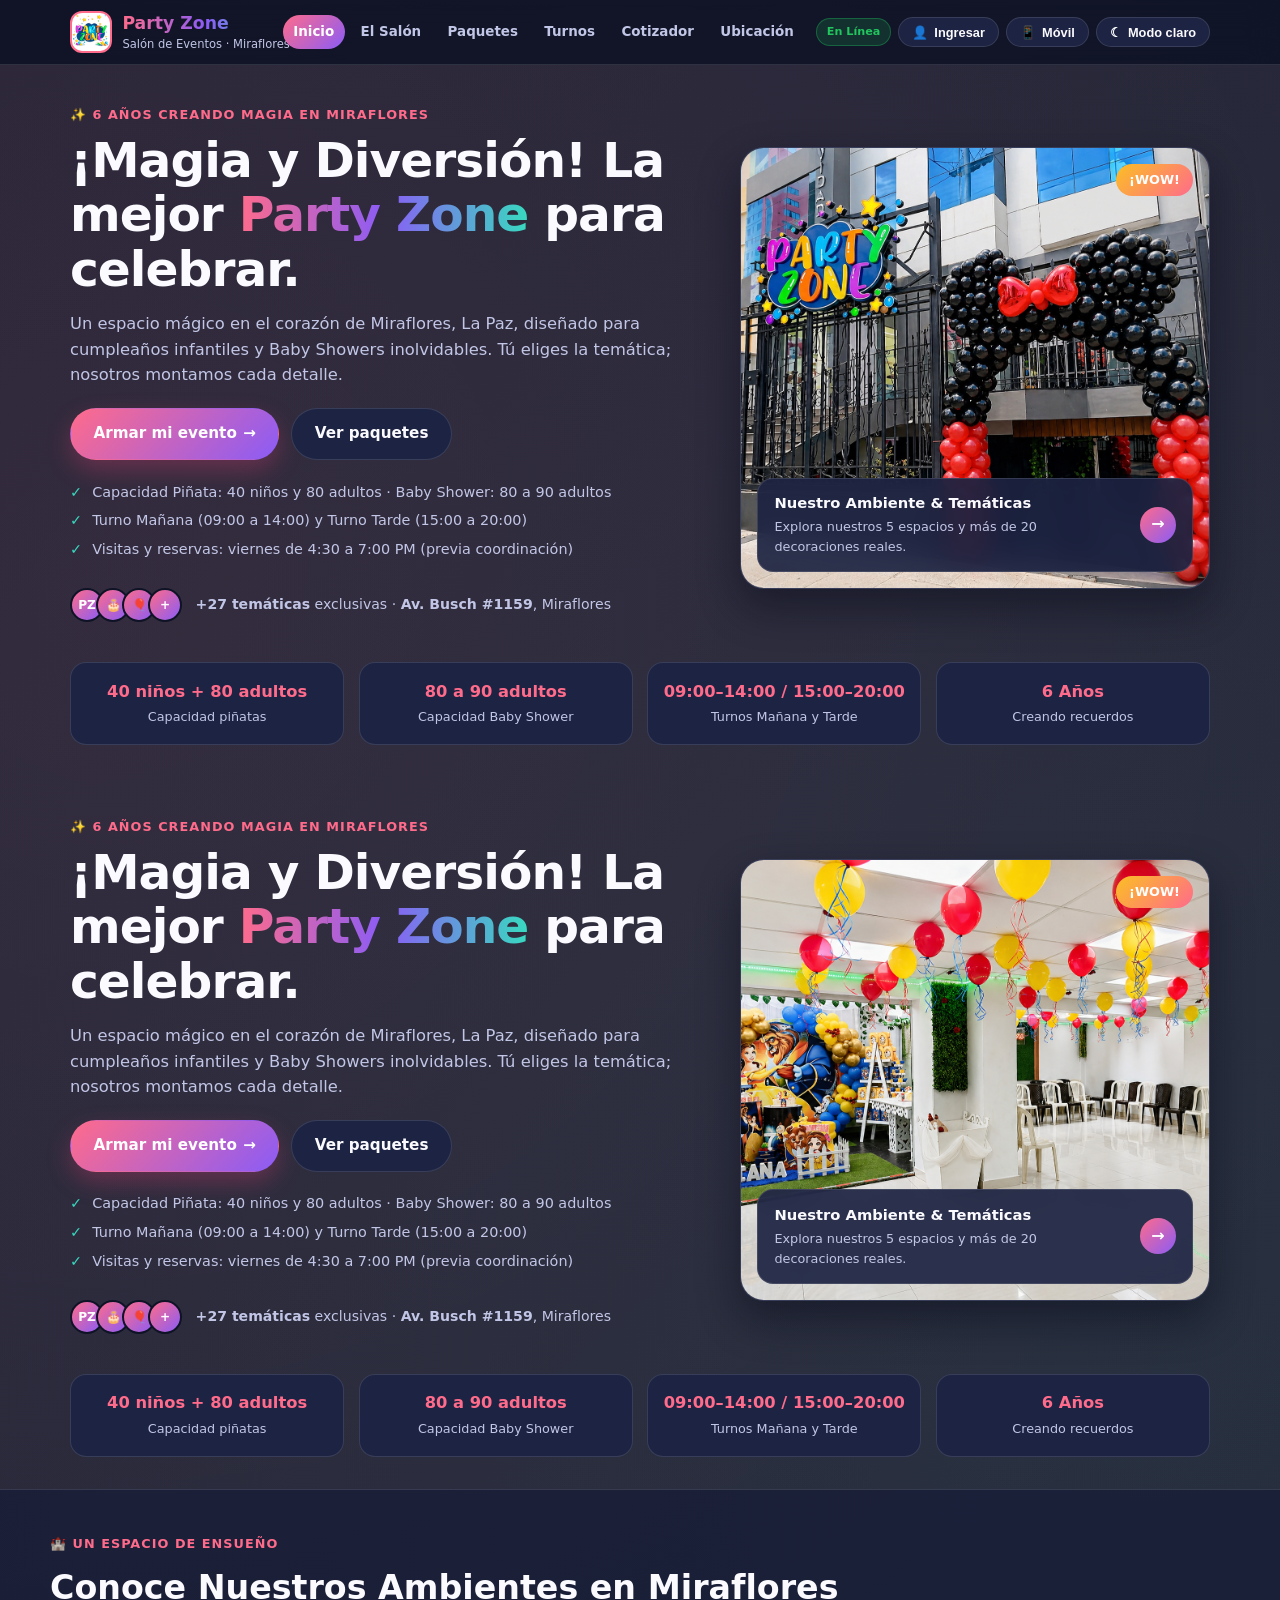
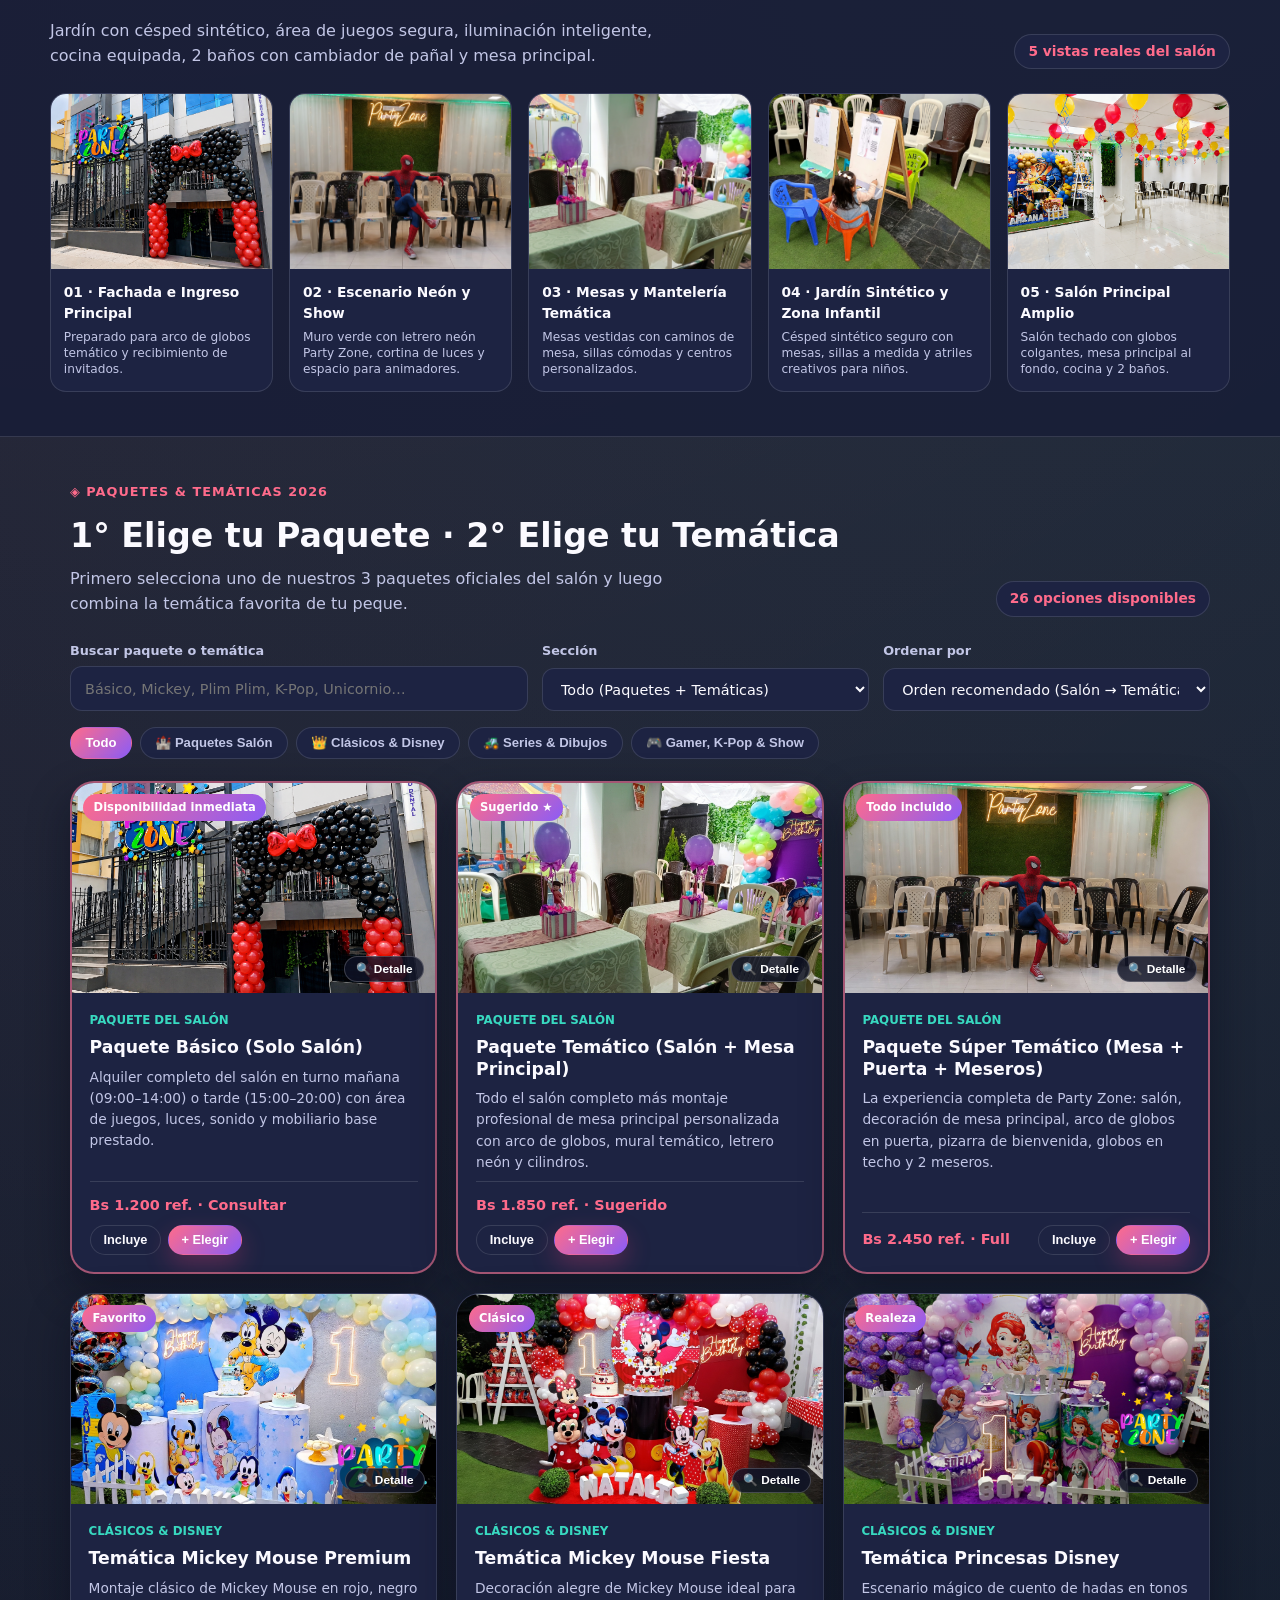
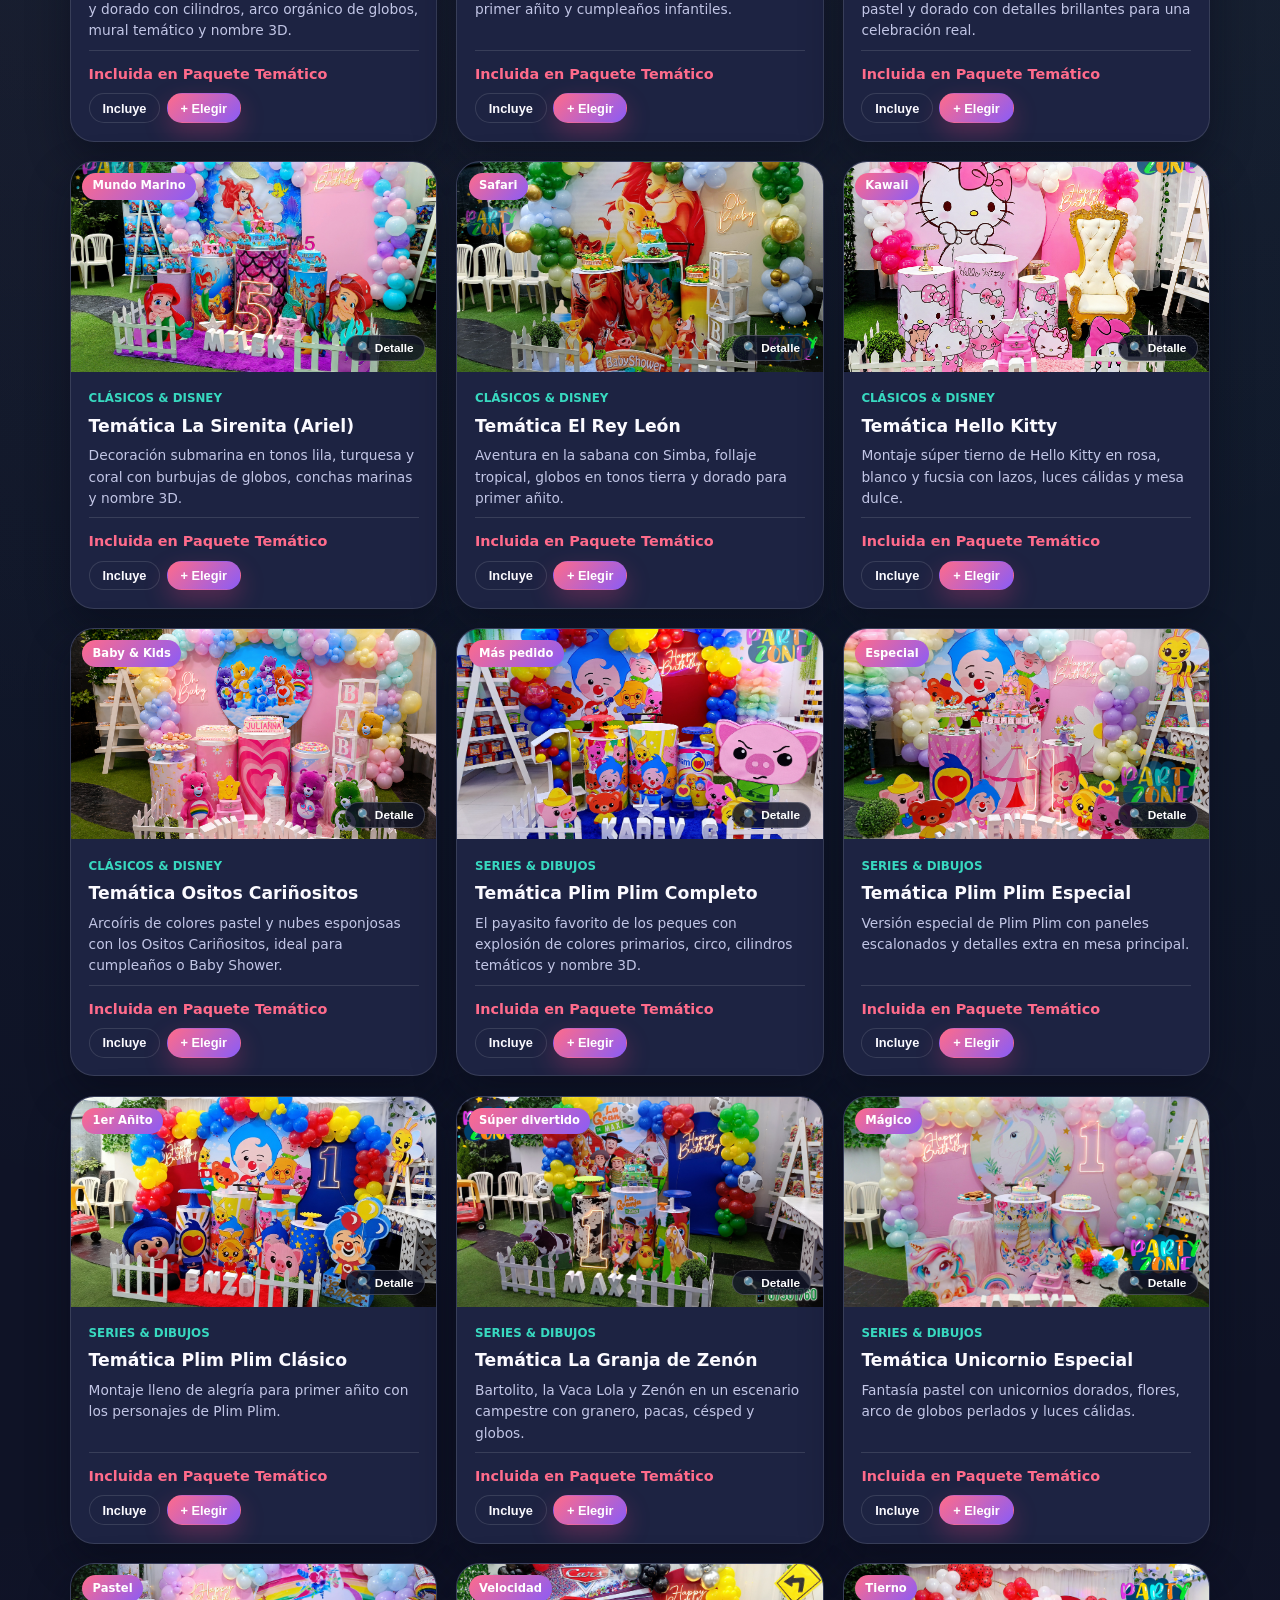
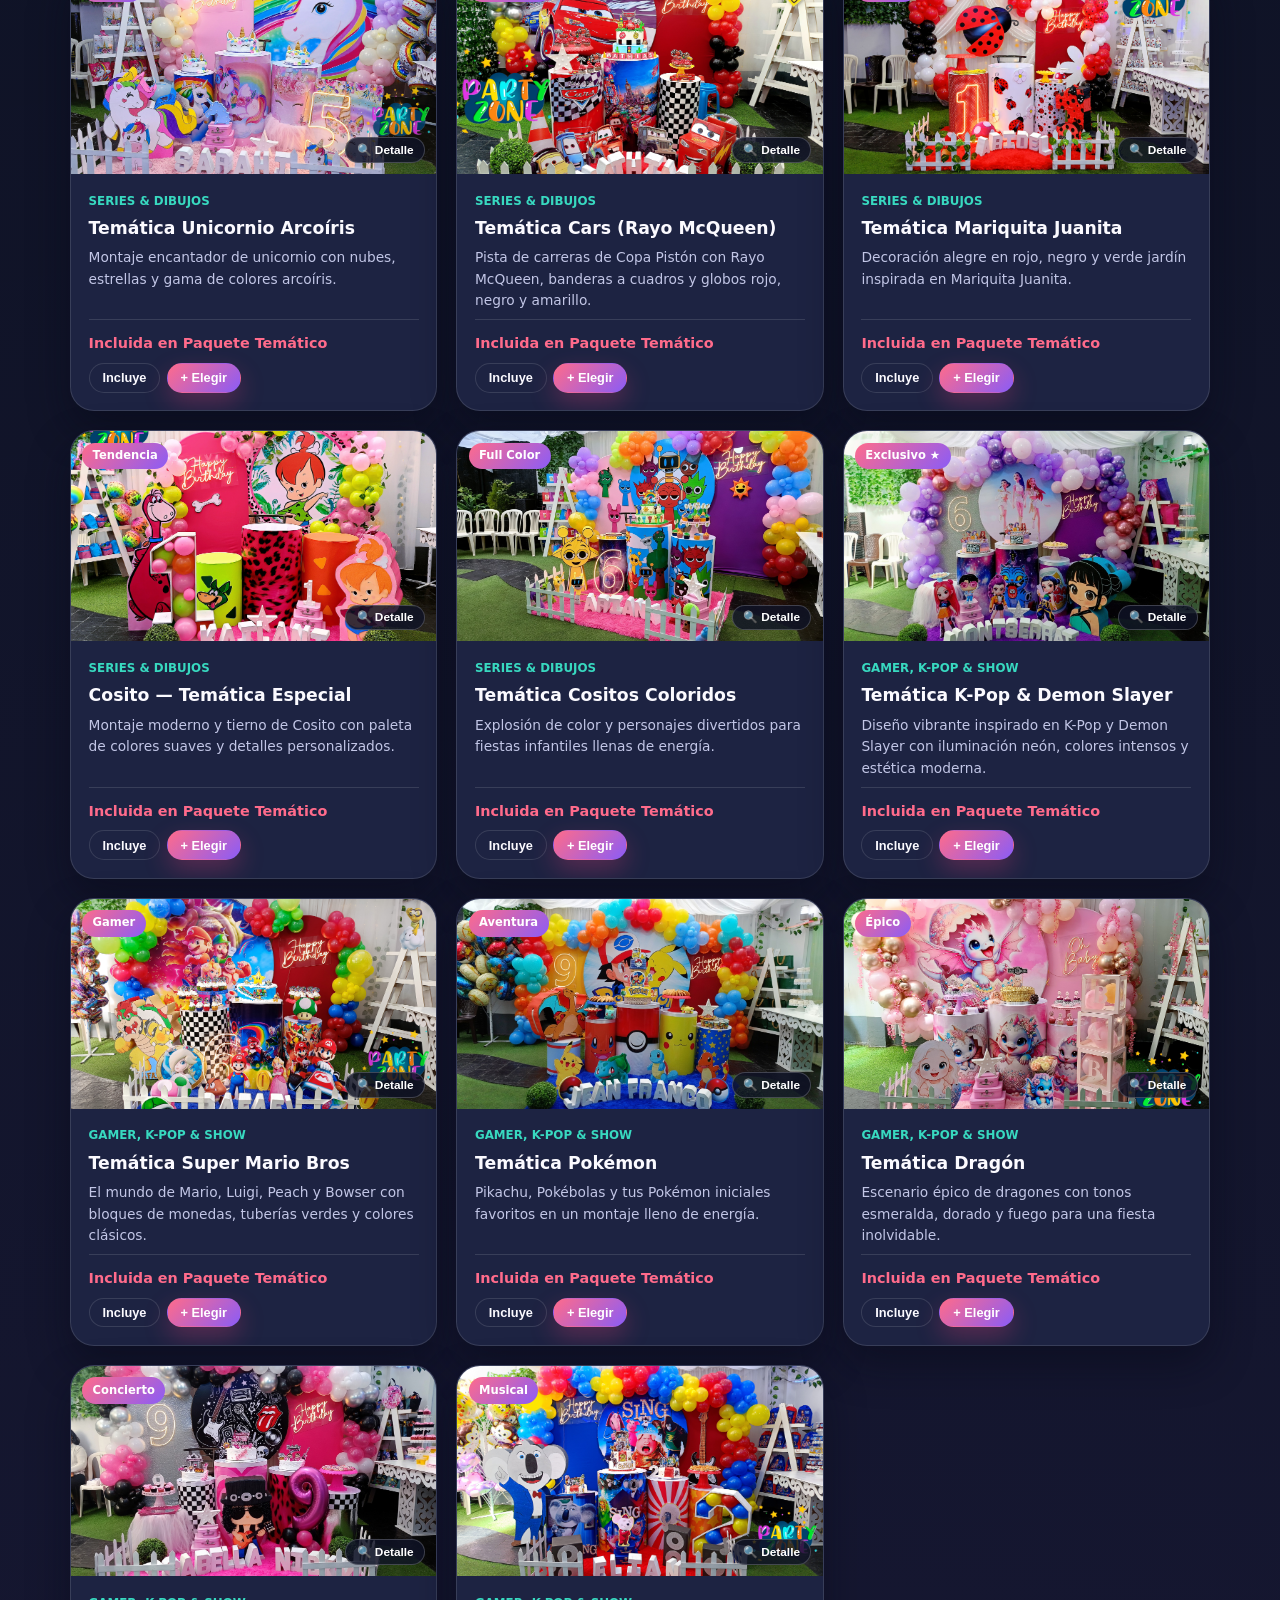
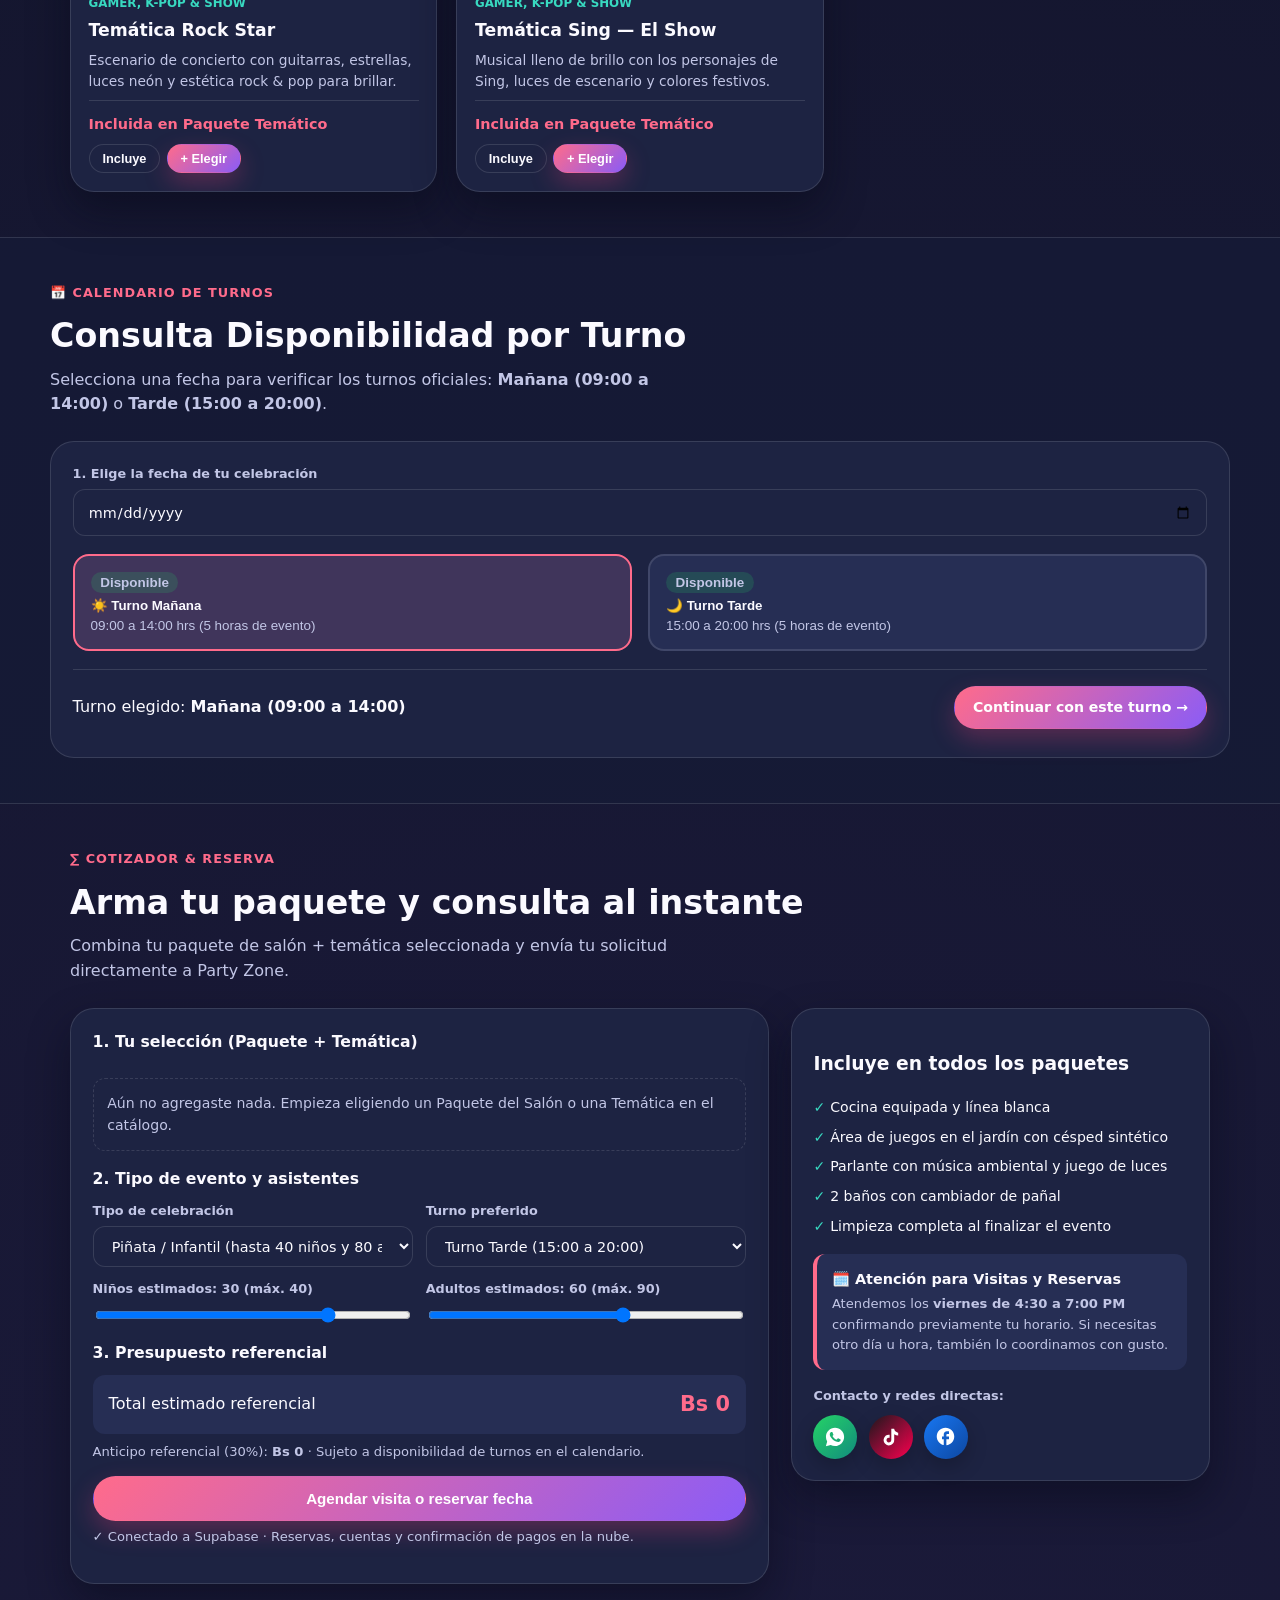
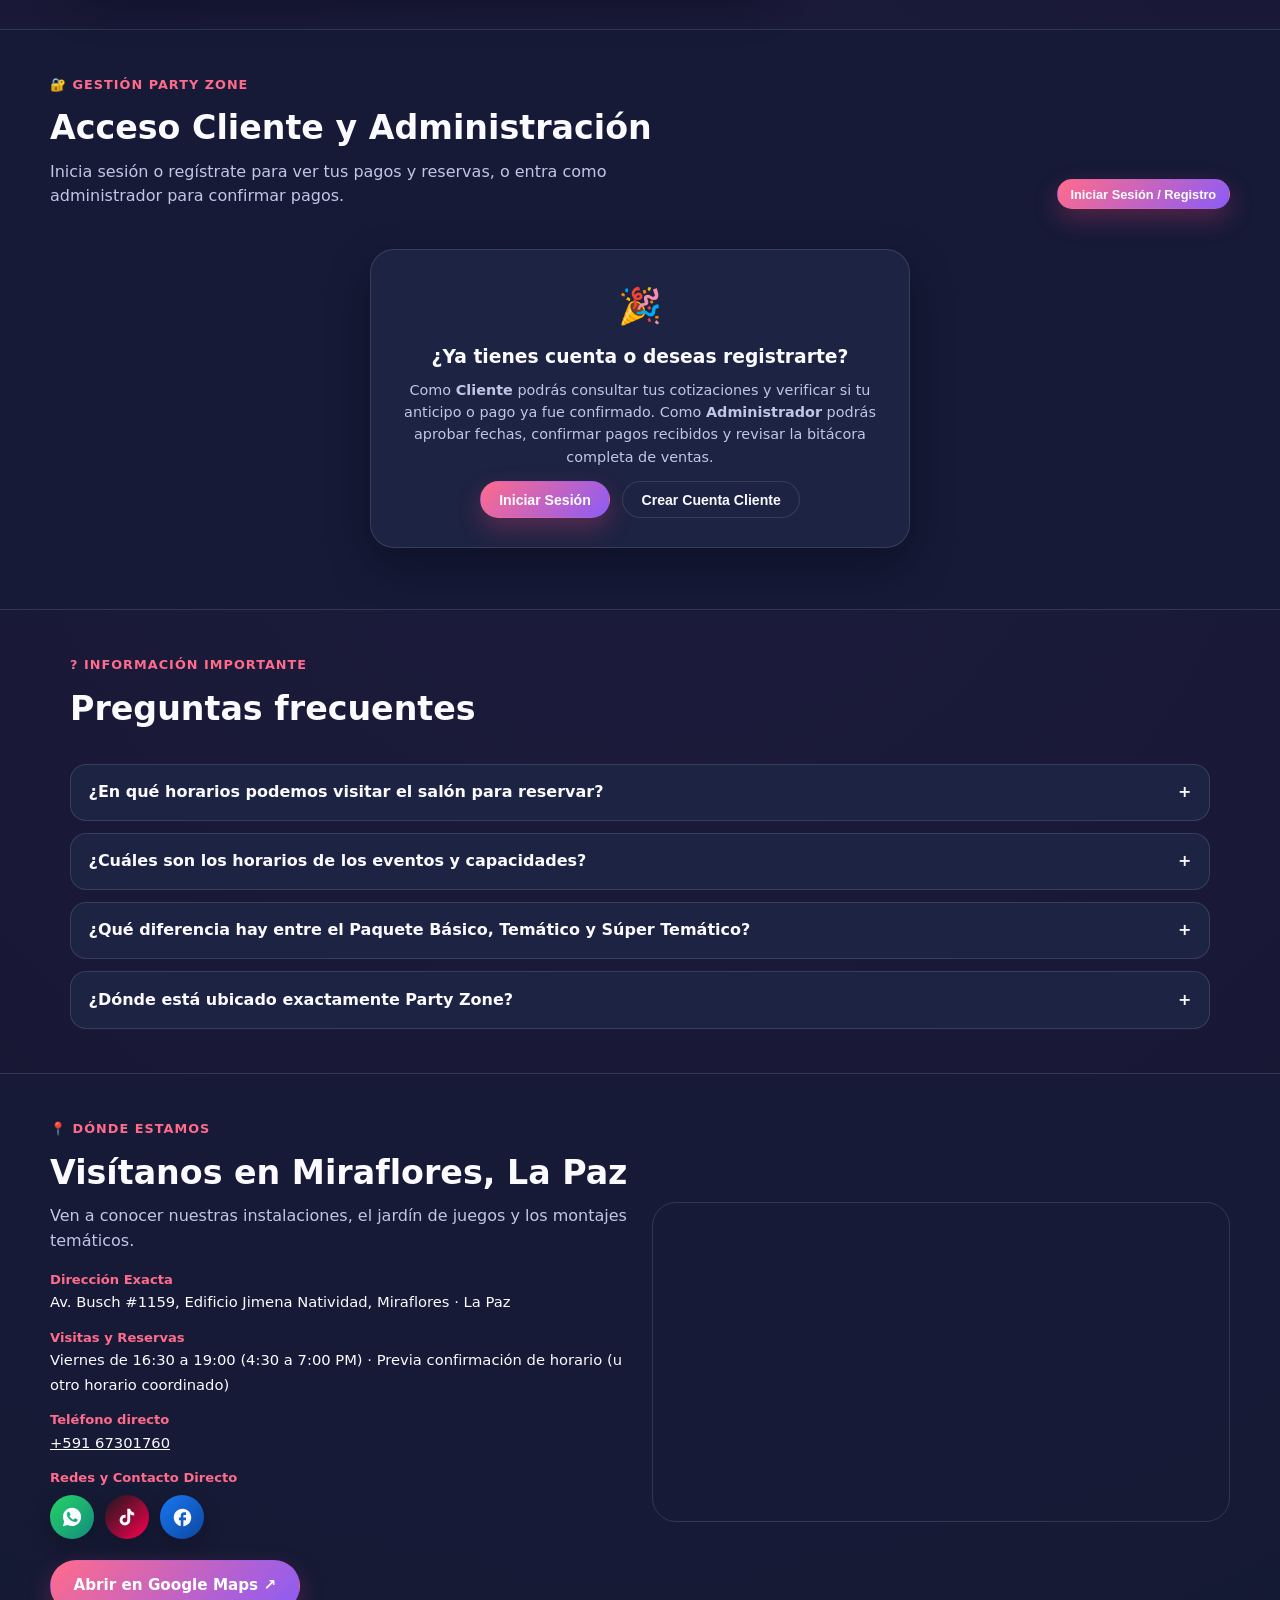
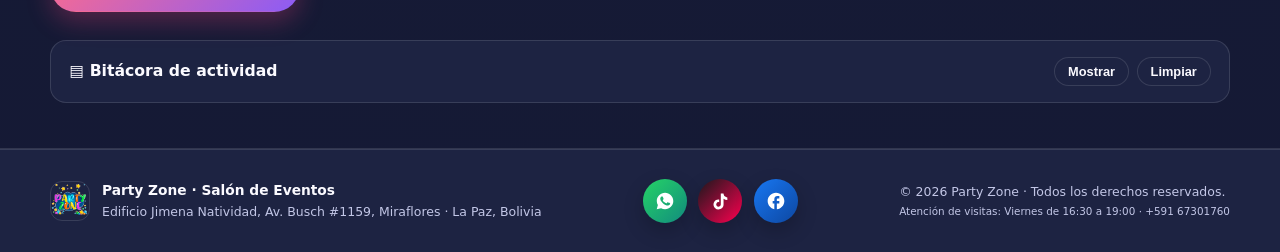
==== commit a53a3ab0: "Errores corregidos" ====
--- a/index.html
+++ b/index.html
@@ -153,7 +153,57 @@
         </div>
       </section>
 
-      <!-- VISTA 2: NUESTROS AMBIENTES -->
+     <section class="pz-hero vista-seccion is-vista-activa" id="inicio-vista" data-seccion="inicio-vista" aria-labelledby="tituloHero">
+        <div class="pz-hero__inner">
+          <div class="pz-hero__copy">
+            <p class="pz-eyebrow"><span aria-hidden="true">✨</span> 6 años creando magia en Miraflores</p>
+            <h1 class="pz-hero__title" id="tituloHero">
+              ¡Magia y Diversión! La mejor <span class="pz-hero__highlight">Party Zone</span> para celebrar.
+            </h1>
+            <p class="pz-hero__lead">
+              Un espacio mágico en el corazón de Miraflores, La Paz, diseñado para cumpleaños infantiles y Baby Showers inolvidables. Tú eliges la temática; nosotros montamos cada detalle.
+            </p>
+            <div class="pz-hero__actions">
+              <a class="pz-btn pz-btn--primary pz-btn--large" href="#cotizador" data-vista-target="cotizador">Armar mi evento <span aria-hidden="true">→</span></a>
+              <a class="pz-btn pz-btn--ghost pz-btn--large" href="#catalogo" data-vista-target="catalogo">Ver paquetes</a>
+            </div>
+            <ul class="pz-hero__trust">
+              <li><span aria-hidden="true">✓</span> Capacidad Piñata: 40 niños y 80 adultos · Baby Shower: 80 a 90 adultos</li>
+              <li><span aria-hidden="true">✓</span> Turno Mañana (09:00 a 14:00) y Turno Tarde (15:00 a 20:00)</li>
+              <li><span aria-hidden="true">✓</span> Visitas y reservas: viernes de 4:30 a 7:00 PM (previa coordinación)</li>
+            </ul>
+            <div class="pz-hero__proof">
+              <div class="pz-avatars" aria-hidden="true">
+                <span class="pz-avatars__item">PZ</span>
+                <span class="pz-avatars__item">🎂</span>
+                <span class="pz-avatars__item">🎈</span>
+                <span class="pz-avatars__item">+</span>
+              </div>
+              <p><strong>+27 temáticas</strong> exclusivas · <strong>Av. Busch #1159</strong>, Miraflores</p>
+            </div>
+          </div>
+
+          <div class="pz-hero__media">
+            <span class="pz-badge pz-badge--wow" aria-hidden="true">¡WOW!</span>
+            <img class="pz-hero__img" src="img/nuestro ambiente 5.png" data-img-base="img/nuestro ambiente 5" alt="Salón Party Zone decorado en Miraflores, La Paz" width="900" height="1100" fetchpriority="high">
+            <div class="pz-hero__card">
+              <div>
+                <p class="pz-hero__card-title">Nuestro Ambiente &amp; Temáticas</p>
+                <p class="pz-hero__card-text">Explora nuestros 5 espacios y más de 20 decoraciones reales.</p>
+              </div>
+              <a class="pz-hero__card-link" href="#ambientes" data-vista-target="ambientes" aria-label="Explorar ambientes del salón">→</a>
+            </div>
+          </div>
+        </div>
+
+        <div class="pz-strip" aria-label="Especificaciones del salón">
+          <div class="pz-strip__item"><strong>40 niños + 80 adultos</strong><span>Capacidad piñatas</span></div>
+          <div class="pz-strip__item"><strong>80 a 90 adultos</strong><span>Capacidad Baby Shower</span></div>
+          <div class="pz-strip__item"><strong>09:00–14:00 / 15:00–20:00</strong><span>Turnos Mañana y Tarde</span></div>
+          <div class="pz-strip__item"><strong>6 Años</strong><span>Creando recuerdos</span></div>
+        </div>
+      </section>
+
       <section class="pz-section pz-section--alt vista-seccion" id="ambientes" data-seccion="ambientes" aria-labelledby="tituloAmbientes">
         <div class="pz-section__head">
           <div>
@@ -165,39 +215,39 @@
         </div>
 
         <div class="pz-ambientes-grid" id="gridAmbientes">
-          <article class="pz-ambiente-card" data-zoom-src="img/nuestro ambiente 1" data-zoom-titulo="Área de Juegos y Jardín Sintético">
-            <img src="img/nuestro ambiente 1.png" data-img-base="img/nuestro ambiente 1" alt="Área de juegos en jardín con césped sintético" loading="lazy">
+          <article class="pz-ambiente-card" data-zoom-src="img/nuestro ambiente 1" data-zoom-titulo="Fachada e Ingreso Principal · Edificio Jimena Natividad">
+            <img src="img/nuestro ambiente 1.png" data-img-base="img/nuestro ambiente 1" alt="Entrada decorada con arco de globos de Party Zone en Av. Busch 1159" loading="lazy">
             <div class="pz-ambiente-card__cap">
-              <strong>01 · Área de Juegos y Jardín</strong>
-              <span>Césped sintético, resbalines y juegos seguros para niños.</span>
-            </div>
-          </article>
-          <article class="pz-ambiente-card" data-zoom-src="img/nuestro ambiente 2" data-zoom-titulo="Salón Principal con Luces y Mesas">
-            <img src="img/nuestro ambiente 2.jpg" data-img-base="img/nuestro ambiente 2" alt="Salón principal iluminado con mesas y sillas vestidas" loading="lazy">
+              <strong>01 · Fachada e Ingreso Principal</strong>
+              <span>Preparado para arco de globos temático y recibimiento de invitados.</span>
+            </div>
+          </article>
+          <article class="pz-ambiente-card" data-zoom-src="img/nuestro ambiente 2" data-zoom-titulo="Escenario Neón Party Zone y Área de Show">
+            <img src="img/nuestro ambiente 2.jpg" data-img-base="img/nuestro ambiente 2" alt="Fondo verde con letrero neón Party Zone, luces y sillas para invitados" loading="lazy">
             <div class="pz-ambiente-card__cap">
-              <strong>02 · Salón Principal Iluminado</strong>
-              <span>Juego de luces todo el evento, parlante ambiental y línea blanca.</span>
-            </div>
-          </article>
-          <article class="pz-ambiente-card" data-zoom-src="img/nuestro ambiente 3" data-zoom-titulo="Mesa Principal y Fondo Neón">
-            <img src="img/nuestro ambiente 3.png" data-img-base="img/nuestro ambiente 3" alt="Mesa principal con letrero neón Party Zone y cortina de luces" loading="lazy">
+              <strong>02 · Escenario Neón y Show</strong>
+              <span>Muro verde con letrero neón Party Zone, cortina de luces y espacio para animadores.</span>
+            </div>
+          </article>
+          <article class="pz-ambiente-card" data-zoom-src="img/nuestro ambiente 3" data-zoom-titulo="Mesas Decoradas y Centros de Mesa">
+            <img src="img/nuestro ambiente 3.png" data-img-base="img/nuestro ambiente 3" alt="Mesas con mantelería temática y centros de mesa con globos" loading="lazy">
             <div class="pz-ambiente-card__cap">
-              <strong>03 · Escenario de Mesa Principal</strong>
-              <span>Cortina de luces, corralito, porta canastero y cajón de regalos.</span>
-            </div>
-          </article>
-          <article class="pz-ambiente-card" data-zoom-src="img/nuestro ambiente 4" data-zoom-titulo="Ingreso y Fachada Edificio Jimena Natividad">
-            <img src="img/nuestro ambiente 4.jpg" data-img-base="img/nuestro ambiente 4" alt="Entrada decorada de Party Zone en Av. Busch 1159" loading="lazy">
+              <strong>03 · Mesas y Mantelería Temática</strong>
+              <span>Mesas vestidas con caminos de mesa, sillas cómodas y centros personalizados.</span>
+            </div>
+          </article>
+          <article class="pz-ambiente-card" data-zoom-src="img/nuestro ambiente 4" data-zoom-titulo="Jardín Sintético y Rincón Creativo Infantil">
+            <img src="img/nuestro ambiente 4.jpg" data-img-base="img/nuestro ambiente 4" alt="Área de césped sintético con atriles de pintura y sillas infantiles" loading="lazy">
             <div class="pz-ambiente-card__cap">
-              <strong>04 · Fachada e Ingreso Principal</strong>
-              <span>Preparado para arco de globos y pizarra de bienvenida.</span>
-            </div>
-          </article>
-          <article class="pz-ambiente-card" data-zoom-src="img/nuestro ambiente 5" data-zoom-titulo="Zona Infantil y Comodidad Familiar">
-            <img src="img/nuestro ambiente 5.png" data-img-base="img/nuestro ambiente 5" alt="Espacio acondicionado para niños y adultos" loading="lazy">
+              <strong>04 · Jardín Sintético y Zona Infantil</strong>
+              <span>Césped sintético seguro con mesas, sillas a medida y atriles creativos para niños.</span>
+            </div>
+          </article>
+          <article class="pz-ambiente-card" data-zoom-src="img/nuestro ambiente 5" data-zoom-titulo="Salón Principal Amplio e Iluminado">
+            <img src="img/nuestro ambiente 5.png" data-img-base="img/nuestro ambiente 5" alt="Vista panorámica del salón principal iluminado con globos en el techo y mesa principal" loading="lazy">
             <div class="pz-ambiente-card__cap">
-              <strong>05 · Comodidad Total</strong>
-              <span>Cocina, 2 baños, cambiador de pañal y limpieza final incluida.</span>
+              <strong>05 · Salón Principal Amplio</strong>
+              <span>Salón techado con globos colgantes, mesa principal al fondo, cocina y 2 baños.</span>
             </div>
           </article>
         </div>
